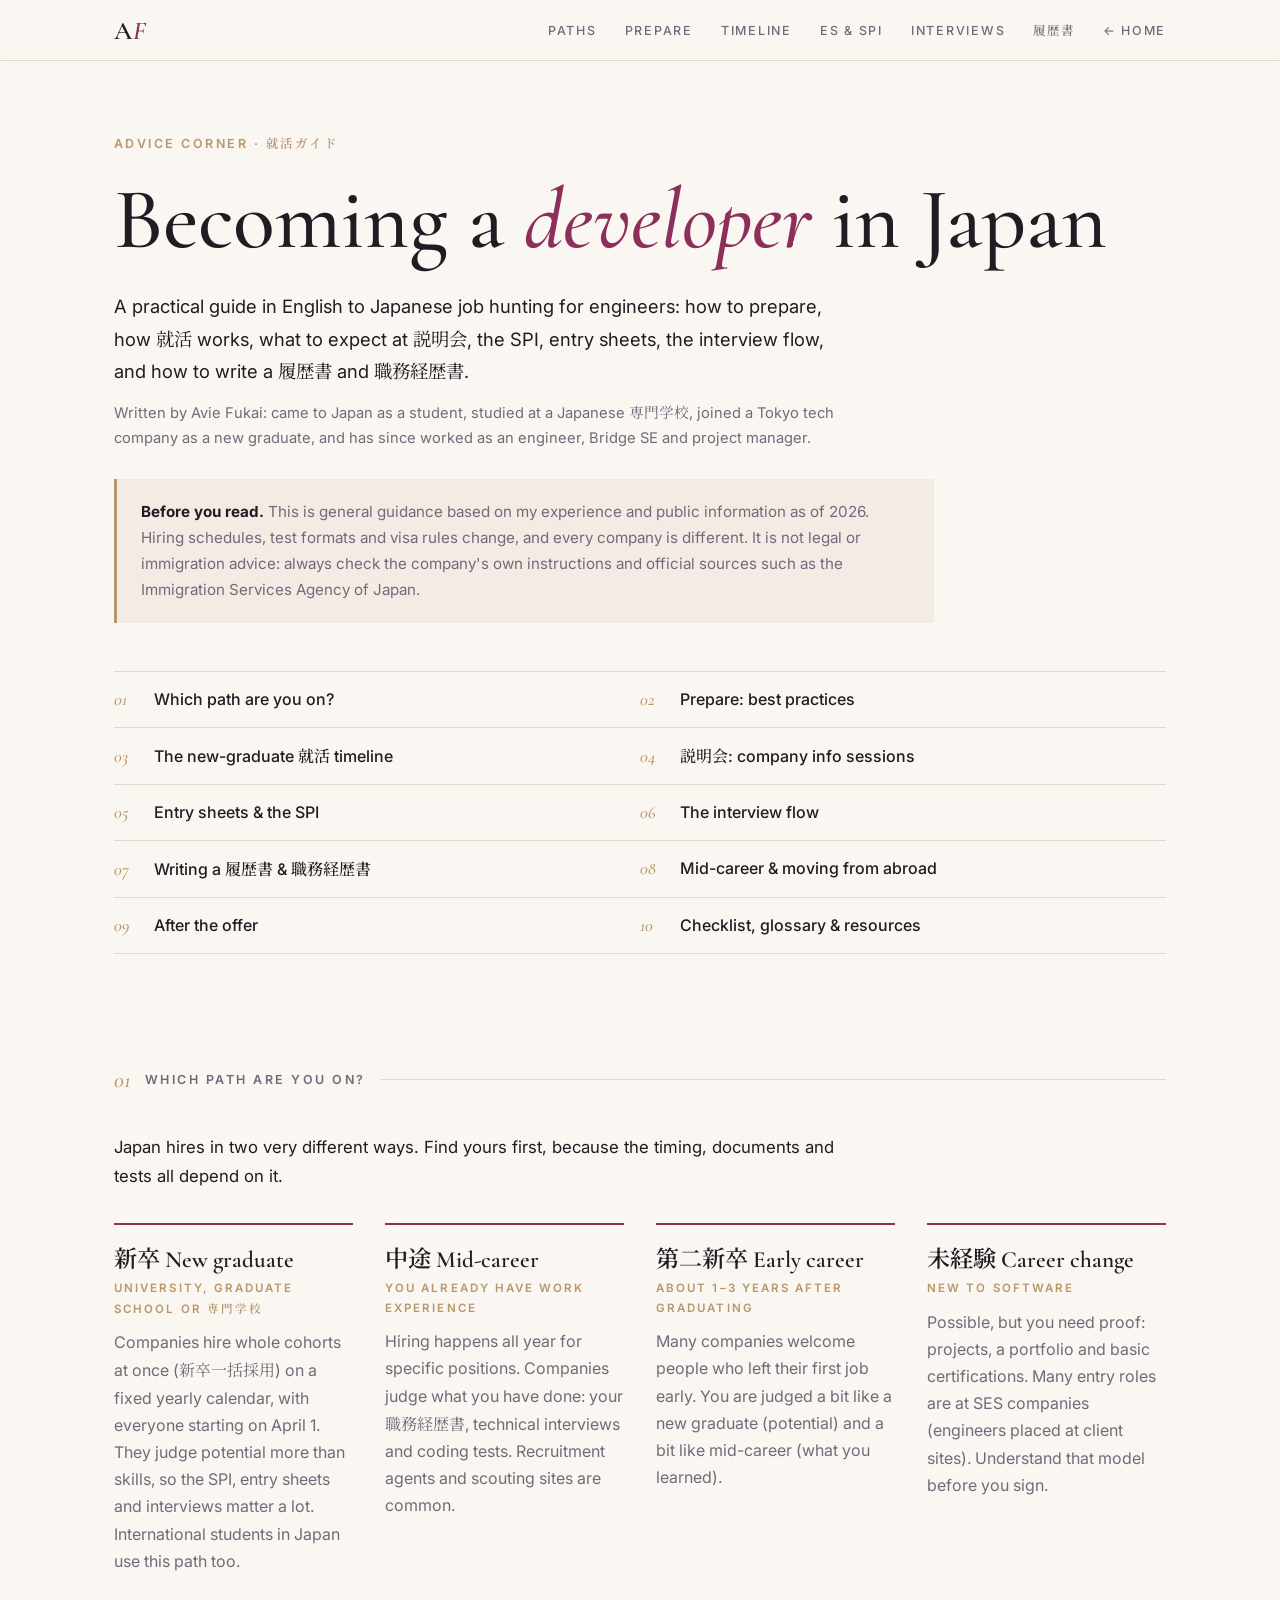
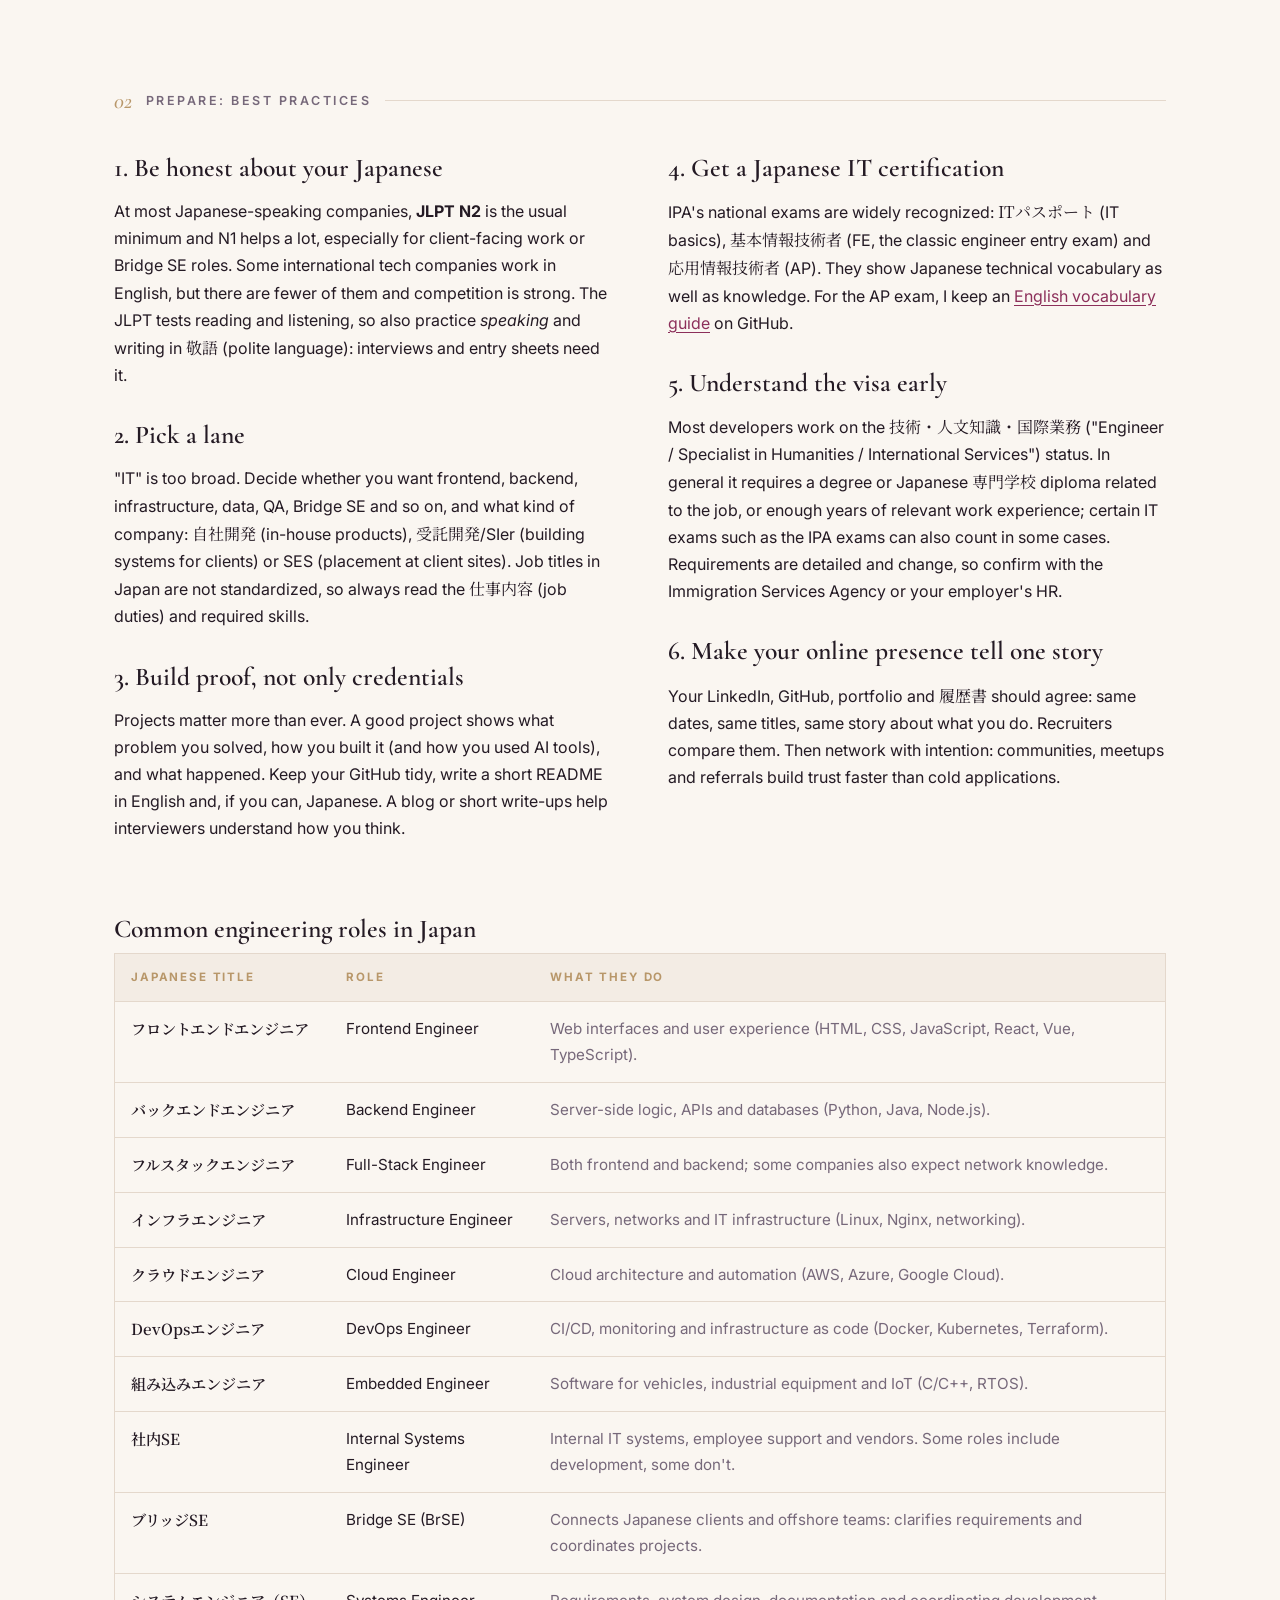
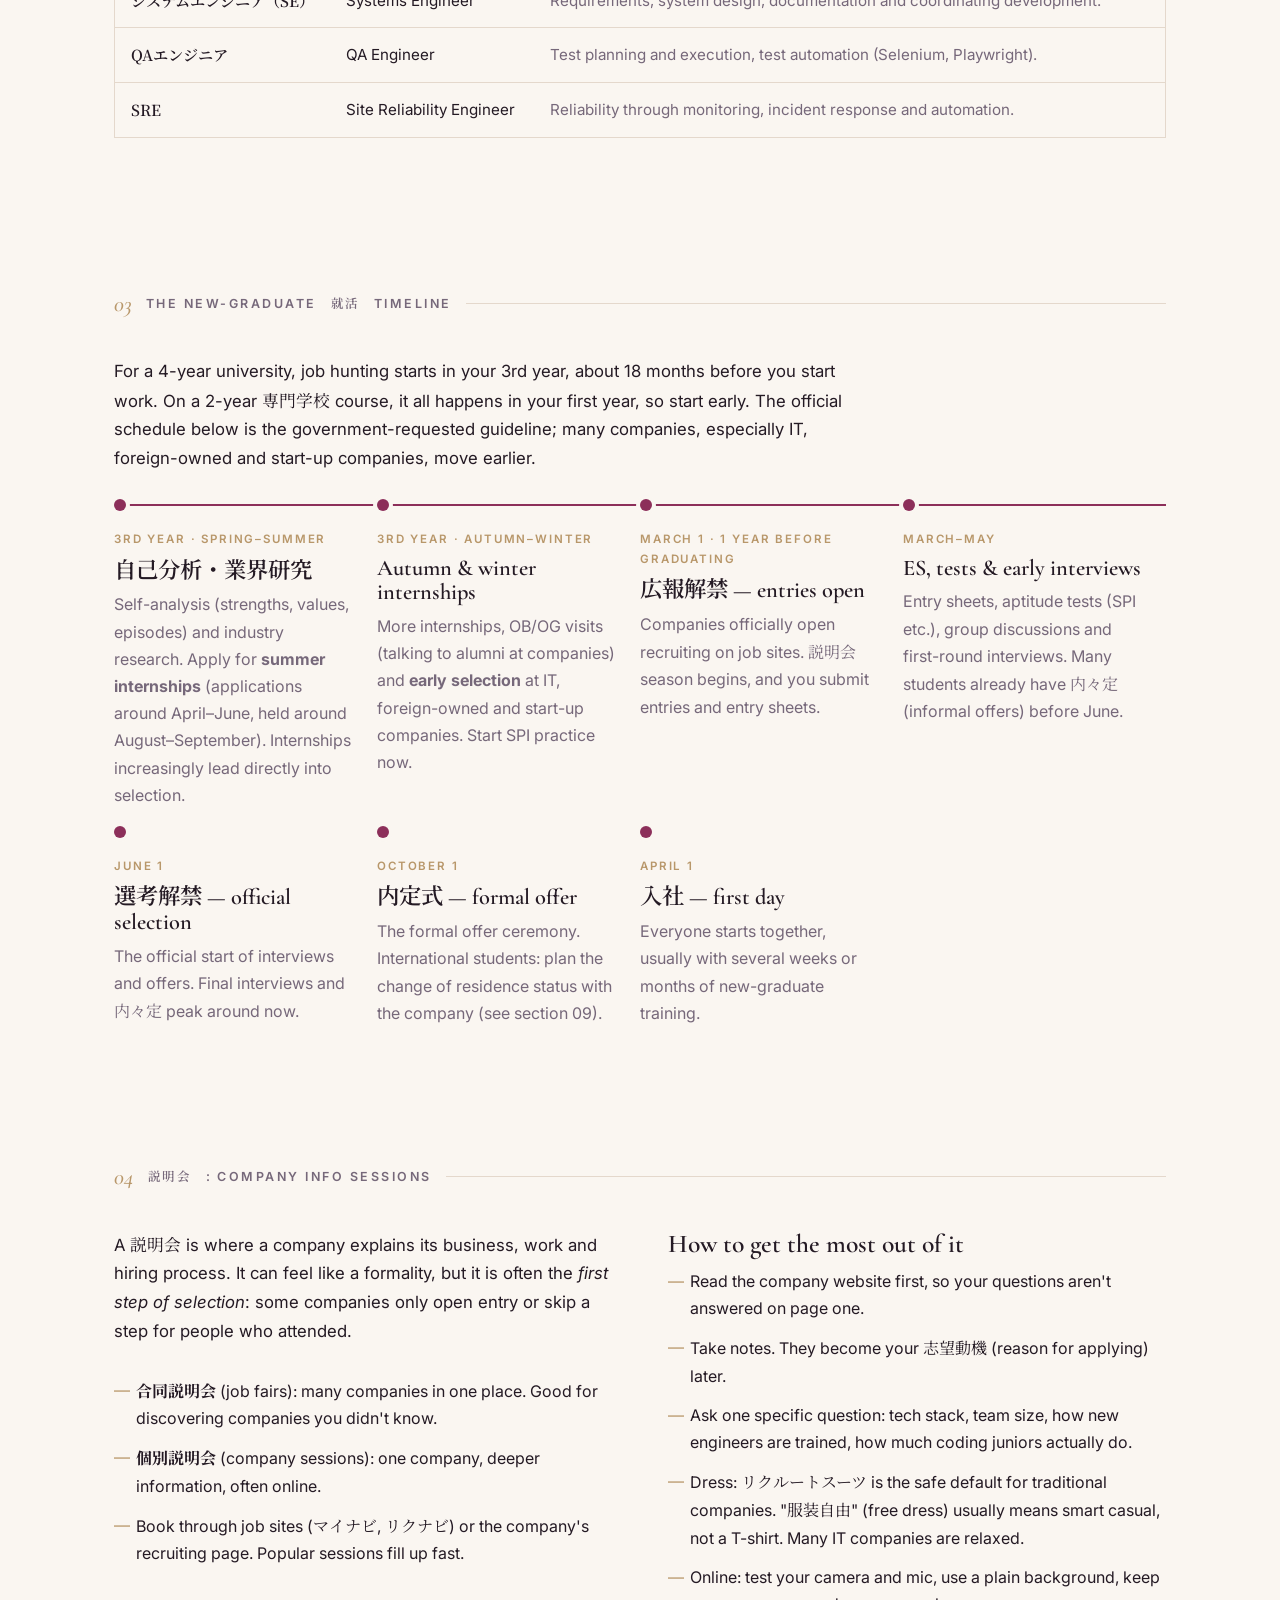
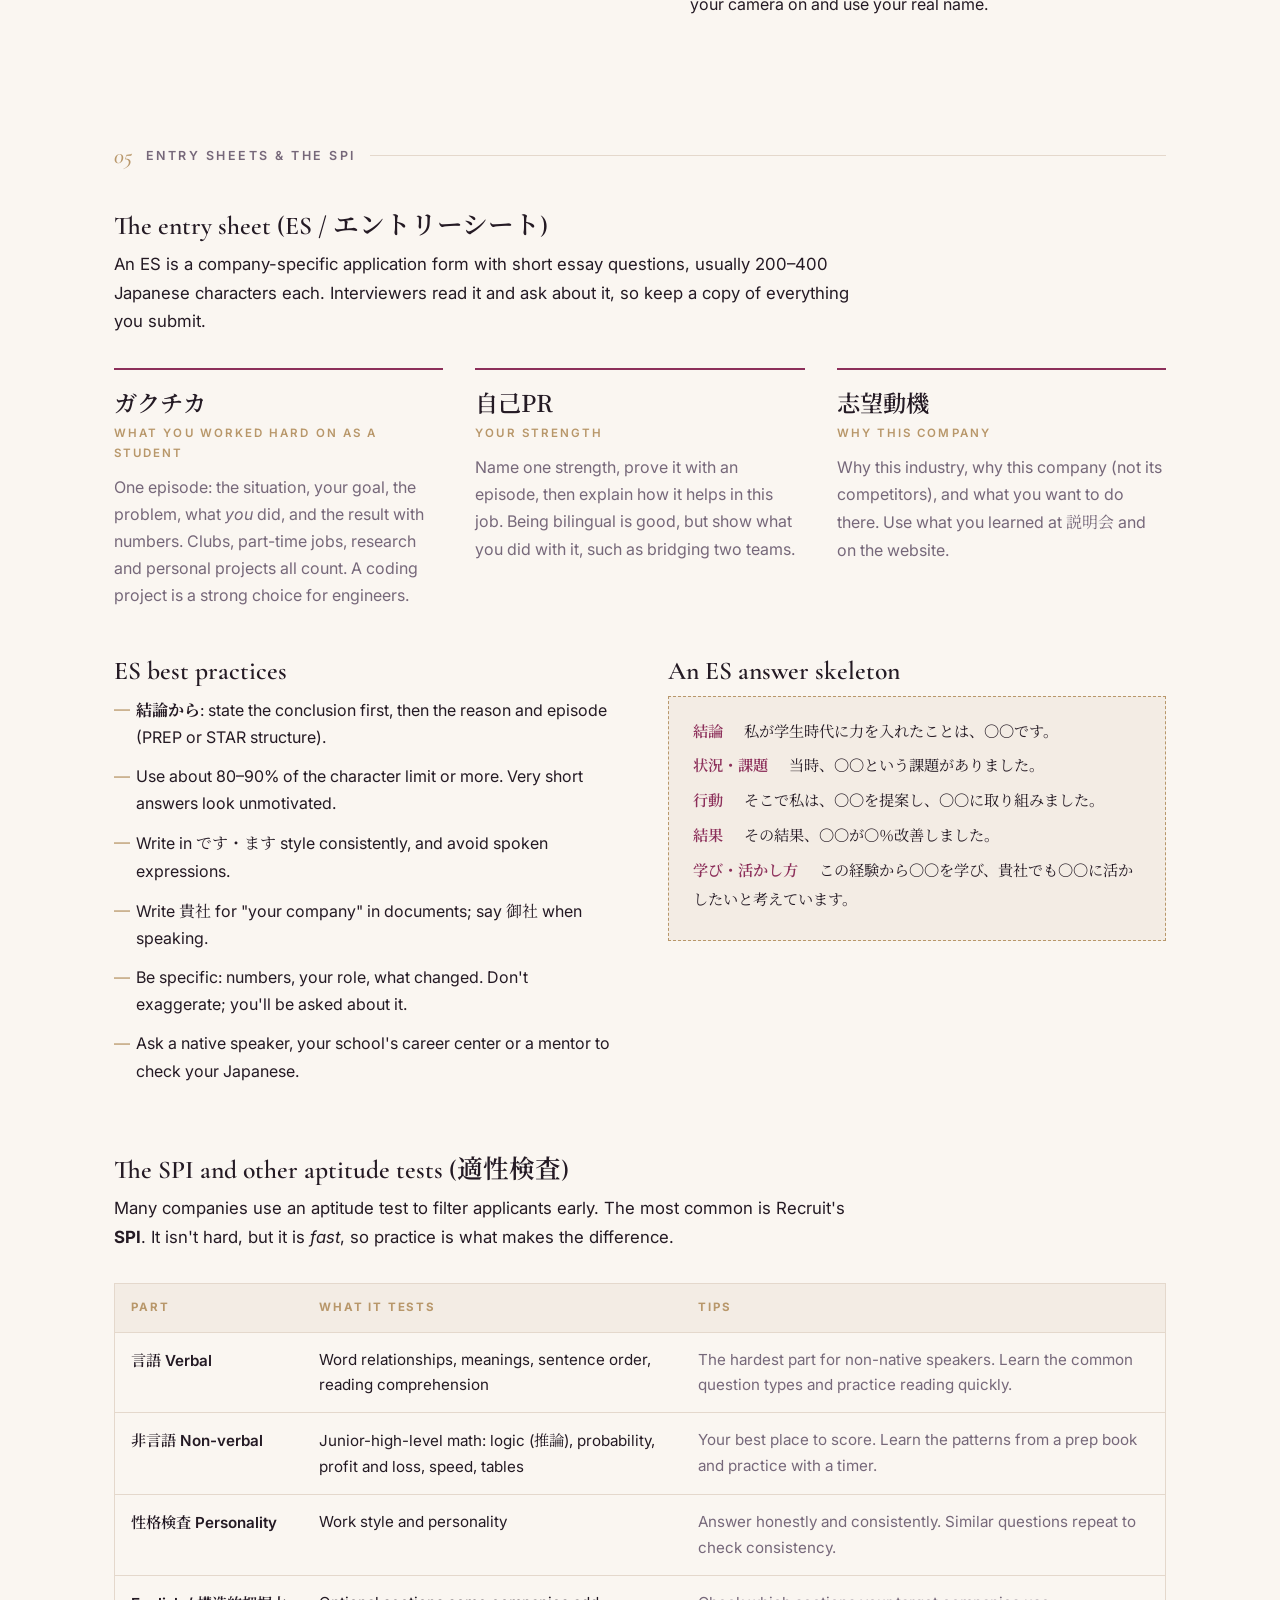
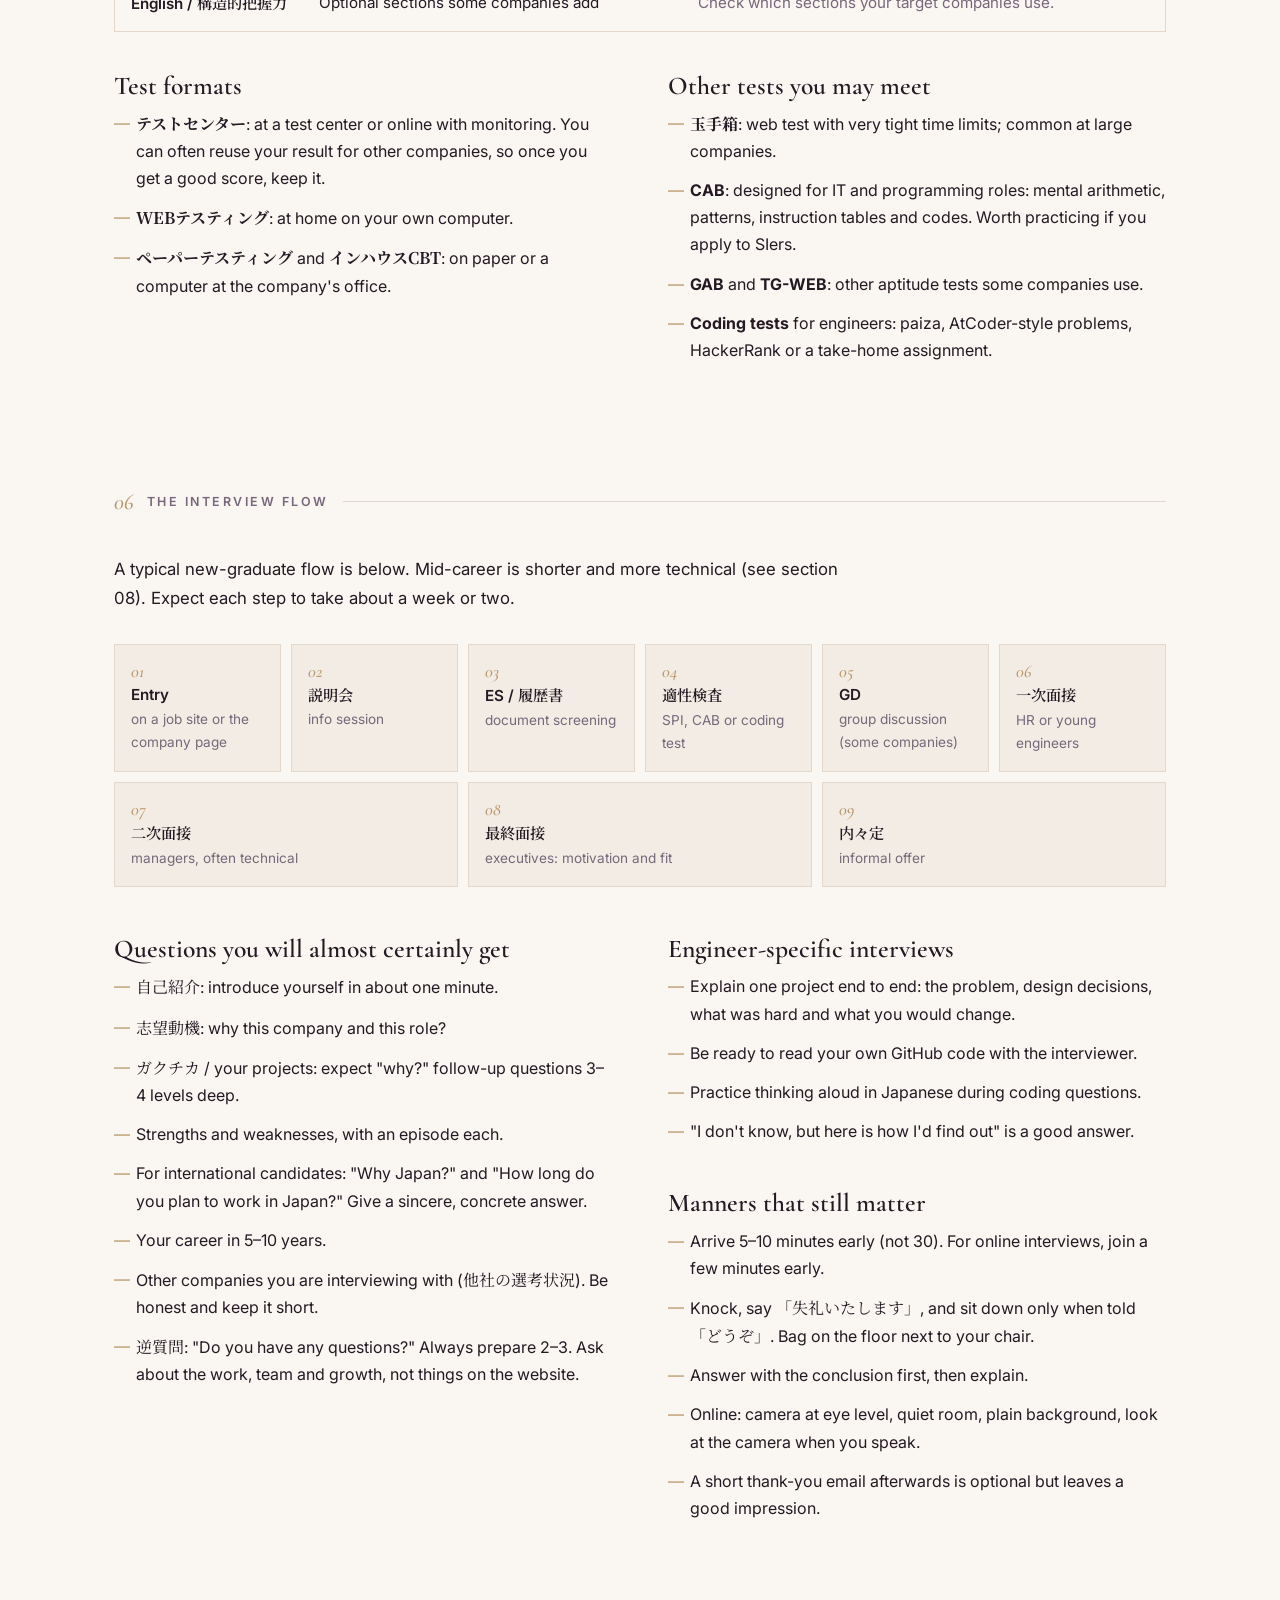
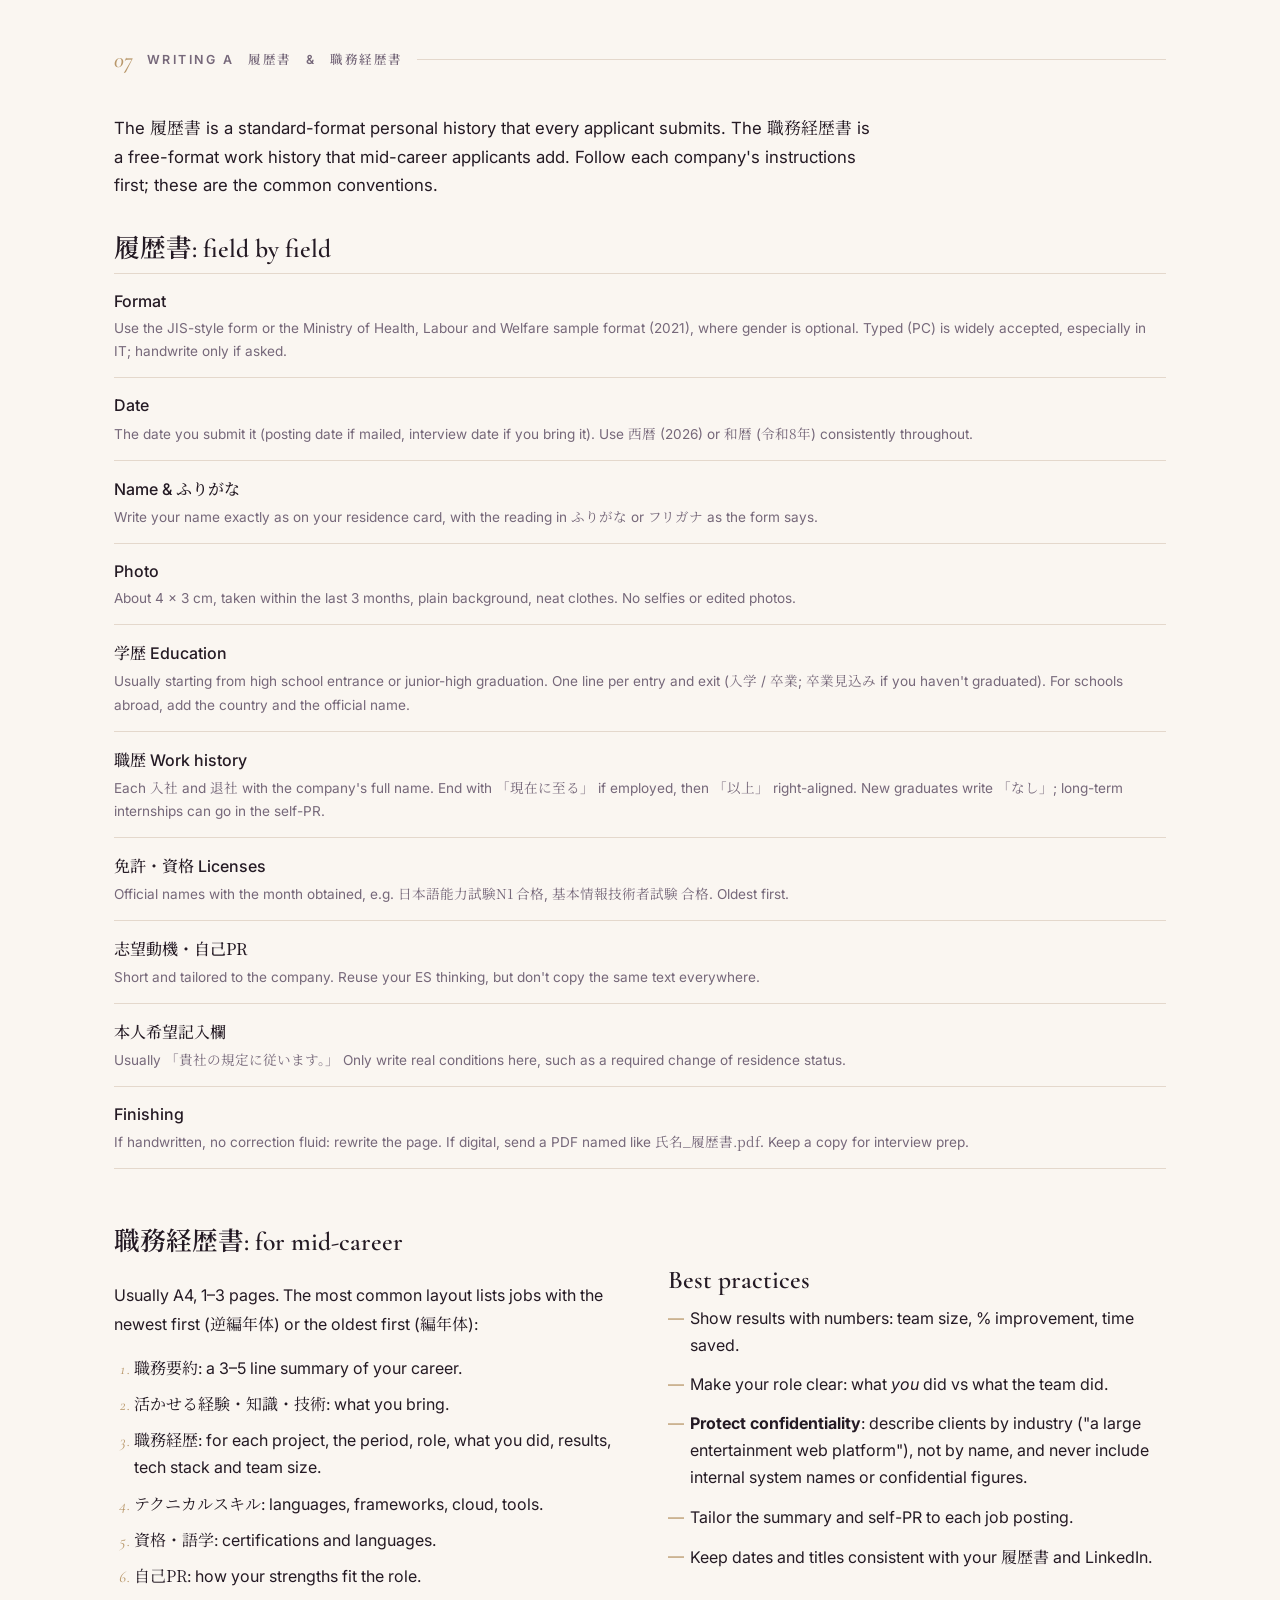
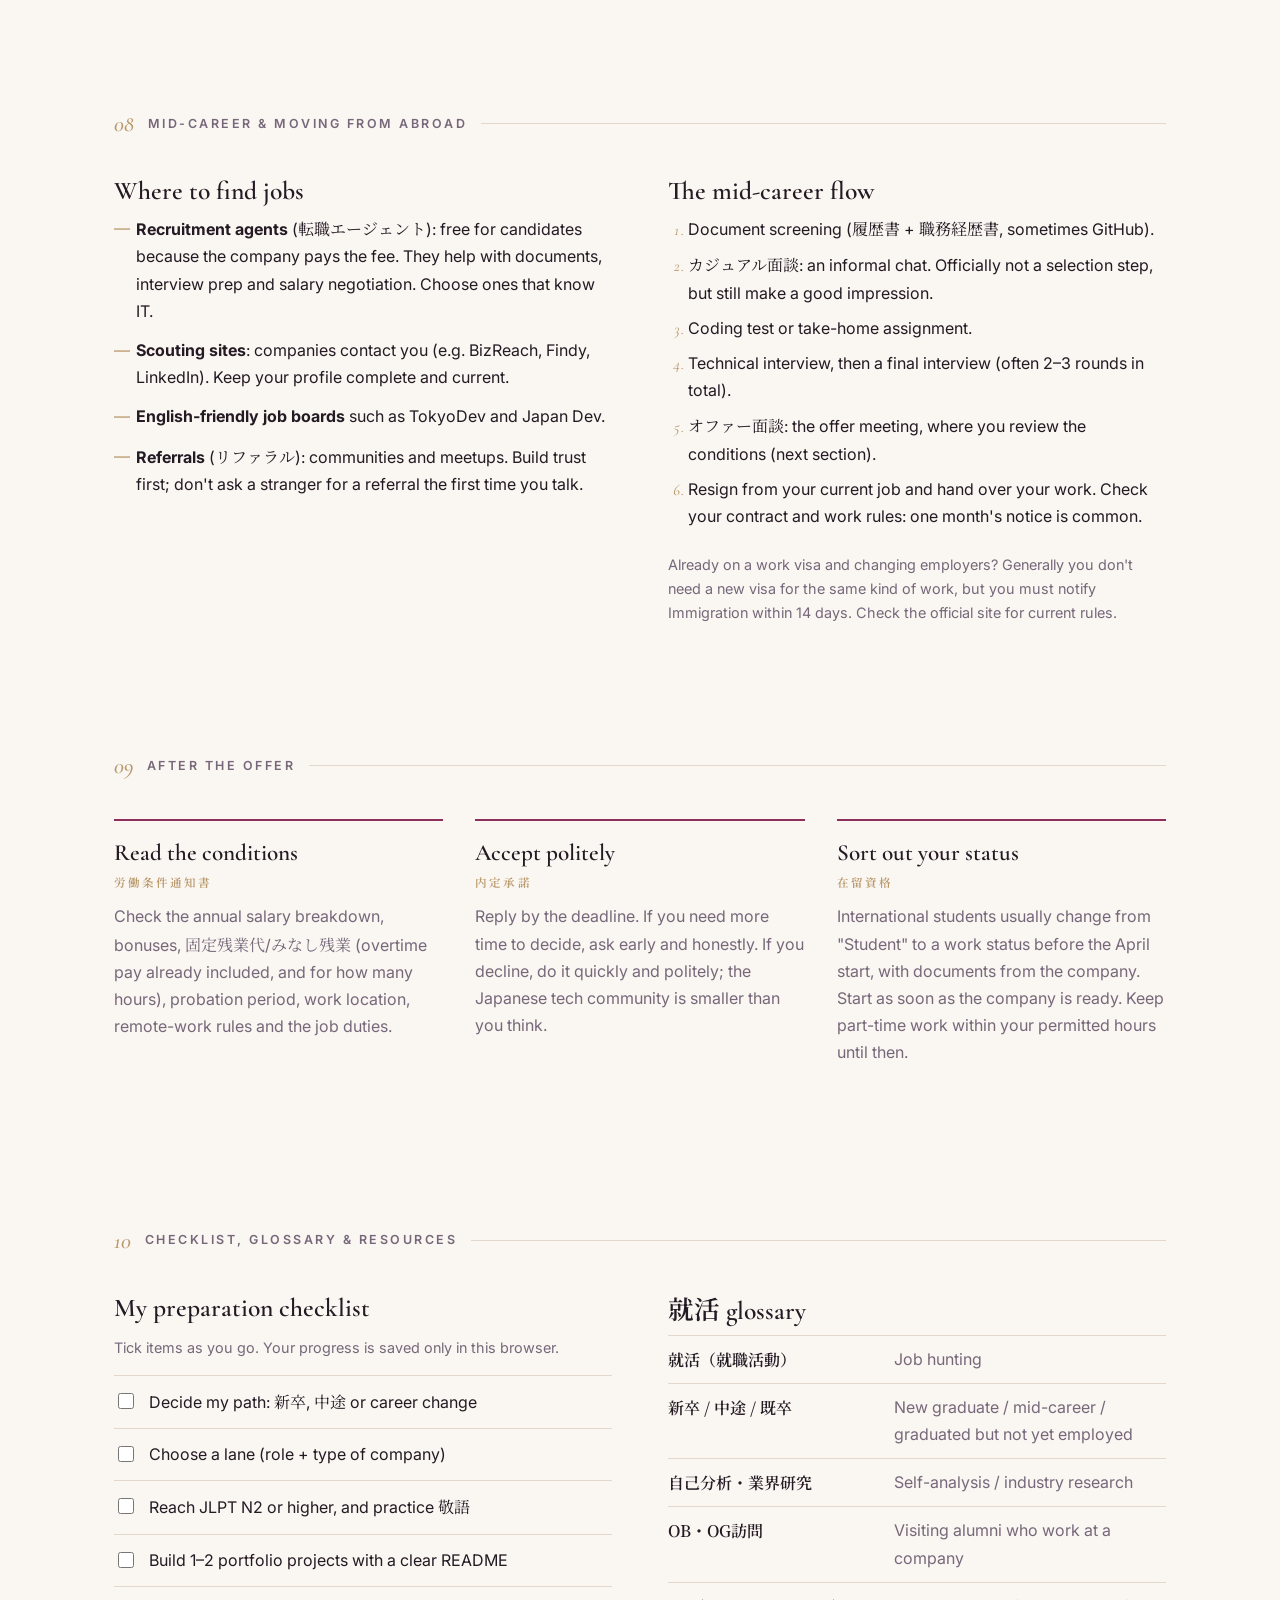
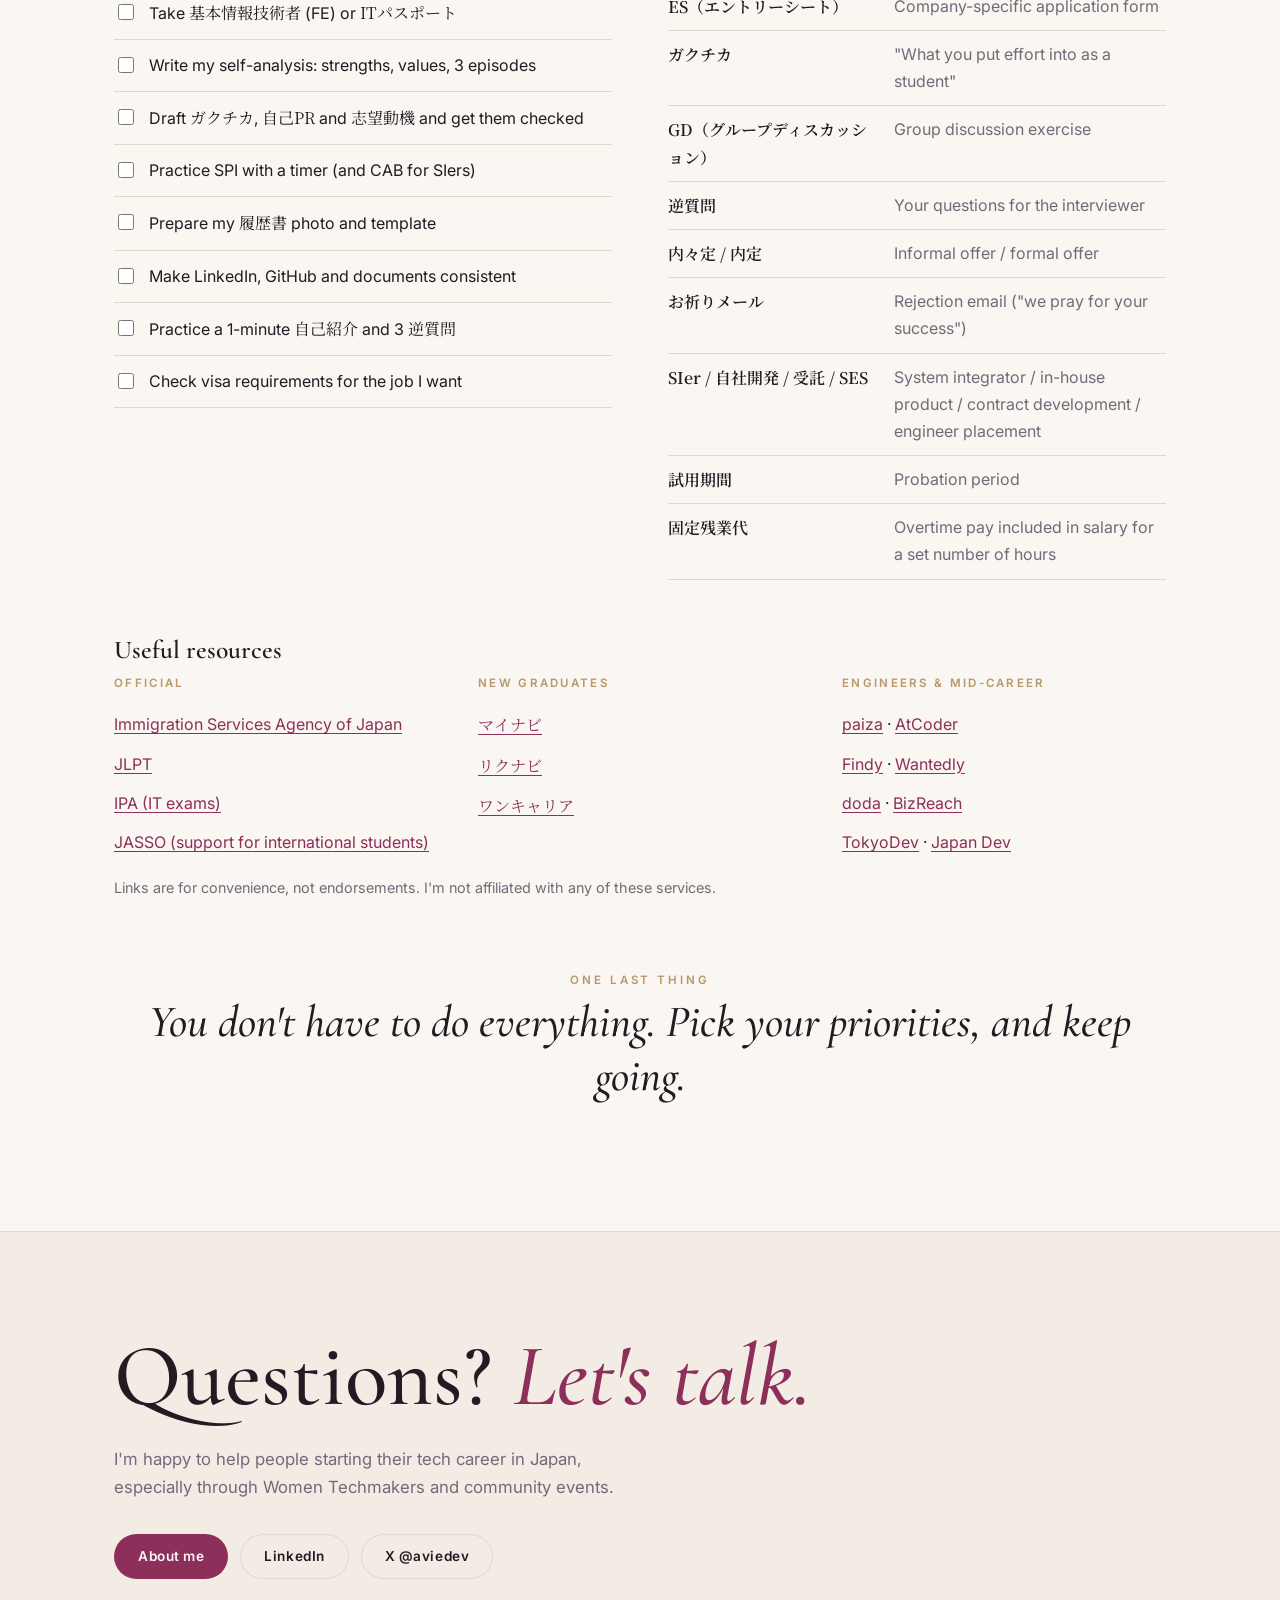
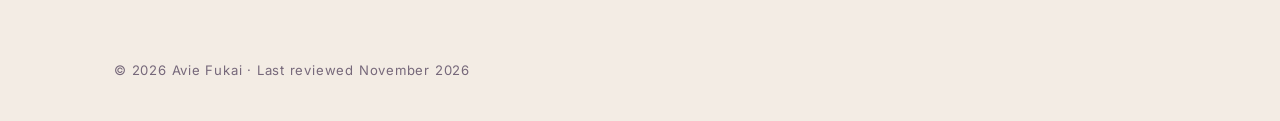
==== guide.html @ ba32c540 "Add an advice corner: becoming a developer in Japan" ====
<!doctype html>
<html lang="en">
<head>
  <meta charset="utf-8">
  <meta name="viewport" content="width=device-width, initial-scale=1">
  <title>Developer in Japan — Advice Corner</title>
  <meta name="description" content="A practical English guide to becoming a developer in Japan: preparation, 就活 timeline, 説明会, SPI, entry sheets, interviews and how to write a 履歴書 and 職務経歴書.">
  <meta property="og:title" content="Becoming a Developer in Japan — Avie's Advice Corner">
  <meta property="og:description" content="就活, 説明会, SPI, エントリーシート, interviews and 履歴書, explained in English.">
  <link rel="icon" href="data:image/svg+xml,<svg xmlns='http://www.w3.org/2000/svg' viewBox='0 0 100 100'><text y='.9em' font-size='90'>🌸</text></svg>">
  <link rel="preconnect" href="https://fonts.googleapis.com">
  <link rel="preconnect" href="https://fonts.gstatic.com" crossorigin>
  <link href="https://fonts.googleapis.com/css2?family=Cormorant+Garamond:ital,wght@0,500;0,600;1,500;1,600&family=Inter:wght@400;500;600&family=Noto+Serif+JP:wght@400;600&display=swap" rel="stylesheet">
  <link rel="stylesheet" href="styles.css">
</head>
<body class="guide">
  <nav class="nav">
    <div class="wrap nav-inner">
      <a class="monogram" href="index.html" aria-label="Back to Avie's home page">A<span>F</span></a>
      <ul class="nav-links">
        <li><a href="#paths">Paths</a></li>
        <li><a href="#prepare">Prepare</a></li>
        <li><a href="#timeline">Timeline</a></li>
        <li><a href="#tests">ES &amp; SPI</a></li>
        <li><a href="#interviews">Interviews</a></li>
        <li><a href="#documents"><span lang="ja">履歴書</span></a></li>
        <li><a href="index.html">← Home</a></li>
      </ul>
    </div>
  </nav>

  <header class="guide-hero">
    <div class="wrap">
      <p class="kicker">Advice corner · <span lang="ja">就活ガイド</span></p>
      <h1>Becoming a <em>developer</em> in Japan</h1>
      <p class="lede">
        A practical guide in English to Japanese job hunting for engineers: how to prepare,
        how <span lang="ja">就活</span> works, what to expect at <span lang="ja">説明会</span>,
        the SPI, entry sheets, the interview flow, and how to write a <span lang="ja">履歴書</span>
        and <span lang="ja">職務経歴書</span>.
      </p>
      <p class="meta">
        Written by Avie Fukai: came to Japan as a student, studied at a Japanese
        <span lang="ja">専門学校</span>, joined a Tokyo tech company as a new graduate, and has since worked as
        an engineer, Bridge SE and project manager.
      </p>
      <aside class="callout">
        <strong>Before you read.</strong> This is general guidance based on my experience and public
        information as of 2026. Hiring schedules, test formats and visa rules change, and every company is
        different. It is not legal or immigration advice: always check the company's own instructions and
        official sources such as the Immigration Services Agency of Japan.
      </aside>

      <ol class="toc">
        <li><a href="#paths"><span>01</span> Which path are you on?</a></li>
        <li><a href="#prepare"><span>02</span> Prepare: best practices</a></li>
        <li><a href="#timeline"><span>03</span> The new-graduate <span lang="ja">就活</span> timeline</a></li>
        <li><a href="#setsumeikai"><span>04</span> <span lang="ja">説明会</span>: company info sessions</a></li>
        <li><a href="#tests"><span>05</span> Entry sheets &amp; the SPI</a></li>
        <li><a href="#interviews"><span>06</span> The interview flow</a></li>
        <li><a href="#documents"><span>07</span> Writing a <span lang="ja">履歴書</span> &amp; <span lang="ja">職務経歴書</span></a></li>
        <li><a href="#midcareer"><span>08</span> Mid-career &amp; moving from abroad</a></li>
        <li><a href="#offer"><span>09</span> After the offer</a></li>
        <li><a href="#checklist"><span>10</span> Checklist, glossary &amp; resources</a></li>
      </ol>
    </div>
  </header>

  <main>
    <!-- 01 -->
    <section id="paths" class="wrap section">
      <p class="label"><span>01</span> Which path are you on?</p>
      <p class="intro">Japan hires in two very different ways. Find yours first, because the timing, documents and tests all depend on it.</p>
      <div class="community">
        <article>
          <h3><span lang="ja">新卒</span> New graduate</h3>
          <p class="when">University, graduate school or <span lang="ja">専門学校</span></p>
          <p>Companies hire whole cohorts at once (<span lang="ja">新卒一括採用</span>) on a fixed yearly calendar, with everyone starting on April 1. They judge potential more than skills, so the SPI, entry sheets and interviews matter a lot. International students in Japan use this path too.</p>
        </article>
        <article>
          <h3><span lang="ja">中途</span> Mid-career</h3>
          <p class="when">You already have work experience</p>
          <p>Hiring happens all year for specific positions. Companies judge what you have done: your <span lang="ja">職務経歴書</span>, technical interviews and coding tests. Recruitment agents and scouting sites are common.</p>
        </article>
        <article>
          <h3><span lang="ja">第二新卒</span> Early career</h3>
          <p class="when">About 1–3 years after graduating</p>
          <p>Many companies welcome people who left their first job early. You are judged a bit like a new graduate (potential) and a bit like mid-career (what you learned).</p>
        </article>
        <article>
          <h3><span lang="ja">未経験</span> Career change</h3>
          <p class="when">New to software</p>
          <p>Possible, but you need proof: projects, a portfolio and basic certifications. Many entry roles are at SES companies (engineers placed at client sites). Understand that model before you sign.</p>
        </article>
      </div>
    </section>

    <!-- 02 -->
    <section id="prepare" class="wrap section">
      <p class="label"><span>02</span> Prepare: best practices</p>

      <div class="two">
        <div>
          <h3 class="h">1. Be honest about your Japanese</h3>
          <p>At most Japanese-speaking companies, <strong>JLPT N2</strong> is the usual minimum and N1 helps a lot, especially for client-facing work or Bridge SE roles. Some international tech companies work in English, but there are fewer of them and competition is strong. The JLPT tests reading and listening, so also practice <em>speaking</em> and writing in <span lang="ja">敬語</span> (polite language): interviews and entry sheets need it.</p>

          <h3 class="h">2. Pick a lane</h3>
          <p>"IT" is too broad. Decide whether you want frontend, backend, infrastructure, data, QA, Bridge SE and so on, and what kind of company: <span lang="ja">自社開発</span> (in-house products), <span lang="ja">受託開発</span>/SIer (building systems for clients) or SES (placement at client sites). Job titles in Japan are not standardized, so always read the <span lang="ja">仕事内容</span> (job duties) and required skills.</p>

          <h3 class="h">3. Build proof, not only credentials</h3>
          <p>Projects matter more than ever. A good project shows what problem you solved, how you built it (and how you used AI tools), and what happened. Keep your GitHub tidy, write a short README in English and, if you can, Japanese. A blog or short write-ups help interviewers understand how you think.</p>
        </div>
        <div>
          <h3 class="h">4. Get a Japanese IT certification</h3>
          <p>IPA's national exams are widely recognized: <span lang="ja">ITパスポート</span> (IT basics), <span lang="ja">基本情報技術者</span> (FE, the classic engineer entry exam) and <span lang="ja">応用情報技術者</span> (AP). They show Japanese technical vocabulary as well as knowledge. For the AP exam, I keep an <a href="https://github.com/avie-dev/ap-exam-vocabulary-guide" target="_blank" rel="noopener">English vocabulary guide</a> on GitHub.</p>

          <h3 class="h">5. Understand the visa early</h3>
          <p>Most developers work on the <span lang="ja">技術・人文知識・国際業務</span> ("Engineer / Specialist in Humanities / International Services") status. In general it requires a degree or Japanese <span lang="ja">専門学校</span> diploma related to the job, or enough years of relevant work experience; certain IT exams such as the IPA exams can also count in some cases. Requirements are detailed and change, so confirm with the Immigration Services Agency or your employer's HR.</p>

          <h3 class="h">6. Make your online presence tell one story</h3>
          <p>Your LinkedIn, GitHub, portfolio and <span lang="ja">履歴書</span> should agree: same dates, same titles, same story about what you do. Recruiters compare them. Then network with intention: communities, meetups and referrals build trust faster than cold applications.</p>
        </div>
      </div>

      <h3 class="h top">Common engineering roles in Japan</h3>
      <div class="tablewrap">
        <table>
          <thead><tr><th>Japanese title</th><th>Role</th><th>What they do</th></tr></thead>
          <tbody>
            <tr><td lang="ja">フロントエンドエンジニア</td><td>Frontend Engineer</td><td>Web interfaces and user experience (HTML, CSS, JavaScript, React, Vue, TypeScript).</td></tr>
            <tr><td lang="ja">バックエンドエンジニア</td><td>Backend Engineer</td><td>Server-side logic, APIs and databases (Python, Java, Node.js).</td></tr>
            <tr><td lang="ja">フルスタックエンジニア</td><td>Full-Stack Engineer</td><td>Both frontend and backend; some companies also expect network knowledge.</td></tr>
            <tr><td lang="ja">インフラエンジニア</td><td>Infrastructure Engineer</td><td>Servers, networks and IT infrastructure (Linux, Nginx, networking).</td></tr>
            <tr><td lang="ja">クラウドエンジニア</td><td>Cloud Engineer</td><td>Cloud architecture and automation (AWS, Azure, Google Cloud).</td></tr>
            <tr><td lang="ja">DevOpsエンジニア</td><td>DevOps Engineer</td><td>CI/CD, monitoring and infrastructure as code (Docker, Kubernetes, Terraform).</td></tr>
            <tr><td lang="ja">組み込みエンジニア</td><td>Embedded Engineer</td><td>Software for vehicles, industrial equipment and IoT (C/C++, RTOS).</td></tr>
            <tr><td lang="ja">社内SE</td><td>Internal Systems Engineer</td><td>Internal IT systems, employee support and vendors. Some roles include development, some don't.</td></tr>
            <tr><td lang="ja">ブリッジSE</td><td>Bridge SE (BrSE)</td><td>Connects Japanese clients and offshore teams: clarifies requirements and coordinates projects.</td></tr>
            <tr><td lang="ja">システムエンジニア（SE）</td><td>Systems Engineer</td><td>Requirements, system design, documentation and coordinating development.</td></tr>
            <tr><td lang="ja">QAエンジニア</td><td>QA Engineer</td><td>Test planning and execution, test automation (Selenium, Playwright).</td></tr>
            <tr><td lang="ja">SRE</td><td>Site Reliability Engineer</td><td>Reliability through monitoring, incident response and automation.</td></tr>
          </tbody>
        </table>
      </div>
    </section>

    <!-- 03 -->
    <section id="timeline" class="wrap section">
      <p class="label"><span>03</span> The new-graduate <span lang="ja">就活</span> timeline</p>
      <p class="intro">For a 4-year university, job hunting starts in your 3rd year, about 18 months before you start work. On a 2-year <span lang="ja">専門学校</span> course, it all happens in your first year, so start early. The official schedule below is the government-requested guideline; many companies, especially IT, foreign-owned and start-up companies, move earlier.</p>
      <ol class="steps">
        <li>
          <p class="when">3rd year · spring–summer</p>
          <h3><span lang="ja">自己分析・業界研究</span></h3>
          <p>Self-analysis (strengths, values, episodes) and industry research. Apply for <strong>summer internships</strong> (applications around April–June, held around August–September). Internships increasingly lead directly into selection.</p>
        </li>
        <li>
          <p class="when">3rd year · autumn–winter</p>
          <h3>Autumn &amp; winter internships</h3>
          <p>More internships, OB/OG visits (talking to alumni at companies) and <strong>early selection</strong> at IT, foreign-owned and start-up companies. Start SPI practice now.</p>
        </li>
        <li>
          <p class="when">March 1 · 1 year before graduating</p>
          <h3><span lang="ja">広報解禁</span> — entries open</h3>
          <p>Companies officially open recruiting on job sites. <span lang="ja">説明会</span> season begins, and you submit entries and entry sheets.</p>
        </li>
        <li>
          <p class="when">March–May</p>
          <h3>ES, tests &amp; early interviews</h3>
          <p>Entry sheets, aptitude tests (SPI etc.), group discussions and first-round interviews. Many students already have <span lang="ja">内々定</span> (informal offers) before June.</p>
        </li>
        <li>
          <p class="when">June 1</p>
          <h3><span lang="ja">選考解禁</span> — official selection</h3>
          <p>The official start of interviews and offers. Final interviews and <span lang="ja">内々定</span> peak around now.</p>
        </li>
        <li>
          <p class="when">October 1</p>
          <h3><span lang="ja">内定式</span> — formal offer</h3>
          <p>The formal offer ceremony. International students: plan the change of residence status with the company (see section 09).</p>
        </li>
        <li>
          <p class="when">April 1</p>
          <h3><span lang="ja">入社</span> — first day</h3>
          <p>Everyone starts together, usually with several weeks or months of new-graduate training.</p>
        </li>
      </ol>
    </section>

    <!-- 04 -->
    <section id="setsumeikai" class="wrap section">
      <p class="label"><span>04</span> <span lang="ja">説明会</span>: company info sessions</p>
      <div class="two">
        <div>
          <p class="intro">A <span lang="ja">説明会</span> is where a company explains its business, work and hiring process. It can feel like a formality, but it is often the <em>first step of selection</em>: some companies only open entry or skip a step for people who attended.</p>
          <ul class="ticks">
            <li><strong><span lang="ja">合同説明会</span></strong> (job fairs): many companies in one place. Good for discovering companies you didn't know.</li>
            <li><strong><span lang="ja">個別説明会</span></strong> (company sessions): one company, deeper information, often online.</li>
            <li>Book through job sites (<span lang="ja">マイナビ</span>, <span lang="ja">リクナビ</span>) or the company's recruiting page. Popular sessions fill up fast.</li>
          </ul>
        </div>
        <div>
          <h3 class="h">How to get the most out of it</h3>
          <ul class="ticks">
            <li>Read the company website first, so your questions aren't answered on page one.</li>
            <li>Take notes. They become your <span lang="ja">志望動機</span> (reason for applying) later.</li>
            <li>Ask one specific question: tech stack, team size, how new engineers are trained, how much coding juniors actually do.</li>
            <li>Dress: <span lang="ja">リクルートスーツ</span> is the safe default for traditional companies. "<span lang="ja">服装自由</span>" (free dress) usually means smart casual, not a T-shirt. Many IT companies are relaxed.</li>
            <li>Online: test your camera and mic, use a plain background, keep your camera on and use your real name.</li>
          </ul>
        </div>
      </div>
    </section>

    <!-- 05 -->
    <section id="tests" class="wrap section">
      <p class="label"><span>05</span> Entry sheets &amp; the SPI</p>

      <h3 class="h">The entry sheet (ES / <span lang="ja">エントリーシート</span>)</h3>
      <p class="intro">An ES is a company-specific application form with short essay questions, usually 200–400 Japanese characters each. Interviewers read it and ask about it, so keep a copy of everything you submit.</p>
      <div class="community three">
        <article>
          <h3><span lang="ja">ガクチカ</span></h3>
          <p class="when">What you worked hard on as a student</p>
          <p>One episode: the situation, your goal, the problem, what <em>you</em> did, and the result with numbers. Clubs, part-time jobs, research and personal projects all count. A coding project is a strong choice for engineers.</p>
        </article>
        <article>
          <h3><span lang="ja">自己PR</span></h3>
          <p class="when">Your strength</p>
          <p>Name one strength, prove it with an episode, then explain how it helps in this job. Being bilingual is good, but show what you did with it, such as bridging two teams.</p>
        </article>
        <article>
          <h3><span lang="ja">志望動機</span></h3>
          <p class="when">Why this company</p>
          <p>Why this industry, why this company (not its competitors), and what you want to do there. Use what you learned at <span lang="ja">説明会</span> and on the website.</p>
        </article>
      </div>
      <div class="two">
        <div>
          <h3 class="h">ES best practices</h3>
          <ul class="ticks">
            <li><strong><span lang="ja">結論から</span></strong>: state the conclusion first, then the reason and episode (PREP or STAR structure).</li>
            <li>Use about 80–90% of the character limit or more. Very short answers look unmotivated.</li>
            <li>Write in <span lang="ja">です・ます</span> style consistently, and avoid spoken expressions.</li>
            <li>Write <span lang="ja">貴社</span> for "your company" in documents; say <span lang="ja">御社</span> when speaking.</li>
            <li>Be specific: numbers, your role, what changed. Don't exaggerate; you'll be asked about it.</li>
            <li>Ask a native speaker, your school's career center or a mentor to check your Japanese.</li>
          </ul>
        </div>
        <div>
          <h3 class="h">An ES answer skeleton</h3>
          <div class="sample" lang="ja">
            <p><b>結論</b>　私が学生時代に力を入れたことは、〇〇です。</p>
            <p><b>状況・課題</b>　当時、〇〇という課題がありました。</p>
            <p><b>行動</b>　そこで私は、〇〇を提案し、〇〇に取り組みました。</p>
            <p><b>結果</b>　その結果、〇〇が〇％改善しました。</p>
            <p><b>学び・活かし方</b>　この経験から〇〇を学び、貴社でも〇〇に活かしたいと考えています。</p>
          </div>
        </div>
      </div>

      <h3 class="h top">The SPI and other aptitude tests (<span lang="ja">適性検査</span>)</h3>
      <p class="intro">Many companies use an aptitude test to filter applicants early. The most common is Recruit's <strong>SPI</strong>. It isn't hard, but it is <em>fast</em>, so practice is what makes the difference.</p>
      <div class="tablewrap">
        <table>
          <thead><tr><th>Part</th><th>What it tests</th><th>Tips</th></tr></thead>
          <tbody>
            <tr><td><span lang="ja">言語</span> Verbal</td><td>Word relationships, meanings, sentence order, reading comprehension</td><td>The hardest part for non-native speakers. Learn the common question types and practice reading quickly.</td></tr>
            <tr><td><span lang="ja">非言語</span> Non-verbal</td><td>Junior-high-level math: logic (<span lang="ja">推論</span>), probability, profit and loss, speed, tables</td><td>Your best place to score. Learn the patterns from a prep book and practice with a timer.</td></tr>
            <tr><td><span lang="ja">性格検査</span> Personality</td><td>Work style and personality</td><td>Answer honestly and consistently. Similar questions repeat to check consistency.</td></tr>
            <tr><td>English / <span lang="ja">構造的把握力</span></td><td>Optional sections some companies add</td><td>Check which sections your target companies use.</td></tr>
          </tbody>
        </table>
      </div>
      <div class="two">
        <div>
          <h3 class="h">Test formats</h3>
          <ul class="ticks">
            <li><strong><span lang="ja">テストセンター</span></strong>: at a test center or online with monitoring. You can often reuse your result for other companies, so once you get a good score, keep it.</li>
            <li><strong><span lang="ja">WEBテスティング</span></strong>: at home on your own computer.</li>
            <li><strong><span lang="ja">ペーパーテスティング</span></strong> and <strong><span lang="ja">インハウスCBT</span></strong>: on paper or a computer at the company's office.</li>
          </ul>
        </div>
        <div>
          <h3 class="h">Other tests you may meet</h3>
          <ul class="ticks">
            <li><strong><span lang="ja">玉手箱</span></strong>: web test with very tight time limits; common at large companies.</li>
            <li><strong>CAB</strong>: designed for IT and programming roles: mental arithmetic, patterns, instruction tables and codes. Worth practicing if you apply to SIers.</li>
            <li><strong>GAB</strong> and <strong>TG-WEB</strong>: other aptitude tests some companies use.</li>
            <li><strong>Coding tests</strong> for engineers: paiza, AtCoder-style problems, HackerRank or a take-home assignment.</li>
          </ul>
        </div>
      </div>
    </section>

    <!-- 06 -->
    <section id="interviews" class="wrap section">
      <p class="label"><span>06</span> The interview flow</p>
      <p class="intro">A typical new-graduate flow is below. Mid-career is shorter and more technical (see section 08). Expect each step to take about a week or two.</p>
      <ol class="flow">
        <li><span>Entry</span> on a job site or the company page</li>
        <li><span lang="ja">説明会</span> info session</li>
        <li><span>ES / <span lang="ja">履歴書</span></span> document screening</li>
        <li><span><span lang="ja">適性検査</span></span> SPI, CAB or coding test</li>
        <li><span>GD</span> group discussion (some companies)</li>
        <li><span><span lang="ja">一次面接</span></span> HR or young engineers</li>
        <li><span><span lang="ja">二次面接</span></span> managers, often technical</li>
        <li><span><span lang="ja">最終面接</span></span> executives: motivation and fit</li>
        <li><span><span lang="ja">内々定</span></span> informal offer</li>
      </ol>

      <div class="two">
        <div>
          <h3 class="h">Questions you will almost certainly get</h3>
          <ul class="ticks">
            <li><span lang="ja">自己紹介</span>: introduce yourself in about one minute.</li>
            <li><span lang="ja">志望動機</span>: why this company and this role?</li>
            <li><span lang="ja">ガクチカ</span> / your projects: expect "why?" follow-up questions 3–4 levels deep.</li>
            <li>Strengths and weaknesses, with an episode each.</li>
            <li>For international candidates: "Why Japan?" and "How long do you plan to work in Japan?" Give a sincere, concrete answer.</li>
            <li>Your career in 5–10 years.</li>
            <li>Other companies you are interviewing with (<span lang="ja">他社の選考状況</span>). Be honest and keep it short.</li>
            <li><span lang="ja">逆質問</span>: "Do you have any questions?" Always prepare 2–3. Ask about the work, team and growth, not things on the website.</li>
          </ul>
        </div>
        <div>
          <h3 class="h">Engineer-specific interviews</h3>
          <ul class="ticks">
            <li>Explain one project end to end: the problem, design decisions, what was hard and what you would change.</li>
            <li>Be ready to read your own GitHub code with the interviewer.</li>
            <li>Practice thinking aloud in Japanese during coding questions.</li>
            <li>"I don't know, but here is how I'd find out" is a good answer.</li>
          </ul>
          <h3 class="h">Manners that still matter</h3>
          <ul class="ticks">
            <li>Arrive 5–10 minutes early (not 30). For online interviews, join a few minutes early.</li>
            <li>Knock, say <span lang="ja">「失礼いたします」</span>, and sit down only when told <span lang="ja">「どうぞ」</span>. Bag on the floor next to your chair.</li>
            <li>Answer with the conclusion first, then explain.</li>
            <li>Online: camera at eye level, quiet room, plain background, look at the camera when you speak.</li>
            <li>A short thank-you email afterwards is optional but leaves a good impression.</li>
          </ul>
        </div>
      </div>
    </section>

    <!-- 07 -->
    <section id="documents" class="wrap section">
      <p class="label"><span>07</span> Writing a <span lang="ja">履歴書</span> &amp; <span lang="ja">職務経歴書</span></p>
      <p class="intro">The <span lang="ja">履歴書</span> is a standard-format personal history that every applicant submits. The <span lang="ja">職務経歴書</span> is a free-format work history that mid-career applicants add. Follow each company's instructions first; these are the common conventions.</p>

      <h3 class="h"><span lang="ja">履歴書</span>: field by field</h3>
      <ul class="rows doc">
        <li><span>Format<small>Use the JIS-style form or the Ministry of Health, Labour and Welfare sample format (2021), where gender is optional. Typed (PC) is widely accepted, especially in IT; handwrite only if asked.</small></span></li>
        <li><span>Date<small>The date you submit it (posting date if mailed, interview date if you bring it). Use <span lang="ja">西暦</span> (2026) or <span lang="ja">和暦</span> (<span lang="ja">令和8年</span>) consistently throughout.</small></span></li>
        <li><span>Name &amp; <span lang="ja">ふりがな</span><small>Write your name exactly as on your residence card, with the reading in <span lang="ja">ふりがな</span> or <span lang="ja">フリガナ</span> as the form says.</small></span></li>
        <li><span>Photo<small>About 4 × 3 cm, taken within the last 3 months, plain background, neat clothes. No selfies or edited photos.</small></span></li>
        <li><span><span lang="ja">学歴</span> Education<small>Usually starting from high school entrance or junior-high graduation. One line per entry and exit (<span lang="ja">入学</span> / <span lang="ja">卒業</span>; <span lang="ja">卒業見込み</span> if you haven't graduated). For schools abroad, add the country and the official name.</small></span></li>
        <li><span><span lang="ja">職歴</span> Work history<small>Each <span lang="ja">入社</span> and <span lang="ja">退社</span> with the company's full name. End with <span lang="ja">「現在に至る」</span> if employed, then <span lang="ja">「以上」</span> right-aligned. New graduates write <span lang="ja">「なし」</span>; long-term internships can go in the self-PR.</small></span></li>
        <li><span><span lang="ja">免許・資格</span> Licenses<small>Official names with the month obtained, e.g. <span lang="ja">日本語能力試験N1 合格</span>, <span lang="ja">基本情報技術者試験 合格</span>. Oldest first.</small></span></li>
        <li><span><span lang="ja">志望動機・自己PR</span><small>Short and tailored to the company. Reuse your ES thinking, but don't copy the same text everywhere.</small></span></li>
        <li><span><span lang="ja">本人希望記入欄</span><small>Usually <span lang="ja">「貴社の規定に従います。」</span> Only write real conditions here, such as a required change of residence status.</small></span></li>
        <li><span>Finishing<small>If handwritten, no correction fluid: rewrite the page. If digital, send a PDF named like <span lang="ja">氏名_履歴書.pdf</span>. Keep a copy for interview prep.</small></span></li>
      </ul>

      <h3 class="h top"><span lang="ja">職務経歴書</span>: for mid-career</h3>
      <div class="two">
        <div>
          <p>Usually A4, 1–3 pages. The most common layout lists jobs with the newest first (<span lang="ja">逆編年体</span>) or the oldest first (<span lang="ja">編年体</span>):</p>
          <ol class="numbered">
            <li><span lang="ja">職務要約</span>: a 3–5 line summary of your career.</li>
            <li><span lang="ja">活かせる経験・知識・技術</span>: what you bring.</li>
            <li><span lang="ja">職務経歴</span>: for each project, the period, role, what you did, results, tech stack and team size.</li>
            <li><span lang="ja">テクニカルスキル</span>: languages, frameworks, cloud, tools.</li>
            <li><span lang="ja">資格・語学</span>: certifications and languages.</li>
            <li><span lang="ja">自己PR</span>: how your strengths fit the role.</li>
          </ol>
        </div>
        <div>
          <h3 class="h">Best practices</h3>
          <ul class="ticks">
            <li>Show results with numbers: team size, % improvement, time saved.</li>
            <li>Make your role clear: what <em>you</em> did vs what the team did.</li>
            <li><strong>Protect confidentiality</strong>: describe clients by industry ("a large entertainment web platform"), not by name, and never include internal system names or confidential figures.</li>
            <li>Tailor the summary and self-PR to each job posting.</li>
            <li>Keep dates and titles consistent with your <span lang="ja">履歴書</span> and LinkedIn.</li>
          </ul>
        </div>
      </div>
    </section>

    <!-- 08 -->
    <section id="midcareer" class="wrap section">
      <p class="label"><span>08</span> Mid-career &amp; moving from abroad</p>
      <div class="two">
        <div>
          <h3 class="h">Where to find jobs</h3>
          <ul class="ticks">
            <li><strong>Recruitment agents</strong> (<span lang="ja">転職エージェント</span>): free for candidates because the company pays the fee. They help with documents, interview prep and salary negotiation. Choose ones that know IT.</li>
            <li><strong>Scouting sites</strong>: companies contact you (e.g. BizReach, Findy, LinkedIn). Keep your profile complete and current.</li>
            <li><strong>English-friendly job boards</strong> such as TokyoDev and Japan Dev.</li>
            <li><strong>Referrals</strong> (<span lang="ja">リファラル</span>): communities and meetups. Build trust first; don't ask a stranger for a referral the first time you talk.</li>
          </ul>
        </div>
        <div>
          <h3 class="h">The mid-career flow</h3>
          <ol class="numbered">
            <li>Document screening (<span lang="ja">履歴書</span> + <span lang="ja">職務経歴書</span>, sometimes GitHub).</li>
            <li><span lang="ja">カジュアル面談</span>: an informal chat. Officially not a selection step, but still make a good impression.</li>
            <li>Coding test or take-home assignment.</li>
            <li>Technical interview, then a final interview (often 2–3 rounds in total).</li>
            <li><span lang="ja">オファー面談</span>: the offer meeting, where you review the conditions (next section).</li>
            <li>Resign from your current job and hand over your work. Check your contract and work rules: one month's notice is common.</li>
          </ol>
          <p class="note">Already on a work visa and changing employers? Generally you don't need a new visa for the same kind of work, but you must notify Immigration within 14 days. Check the official site for current rules.</p>
        </div>
      </div>
    </section>

    <!-- 09 -->
    <section id="offer" class="wrap section">
      <p class="label"><span>09</span> After the offer</p>
      <div class="community three">
        <article>
          <h3>Read the conditions</h3>
          <p class="when"><span lang="ja">労働条件通知書</span></p>
          <p>Check the annual salary breakdown, bonuses, <span lang="ja">固定残業代</span>/<span lang="ja">みなし残業</span> (overtime pay already included, and for how many hours), probation period, work location, remote-work rules and the job duties.</p>
        </article>
        <article>
          <h3>Accept politely</h3>
          <p class="when"><span lang="ja">内定承諾</span></p>
          <p>Reply by the deadline. If you need more time to decide, ask early and honestly. If you decline, do it quickly and politely; the Japanese tech community is smaller than you think.</p>
        </article>
        <article>
          <h3>Sort out your status</h3>
          <p class="when"><span lang="ja">在留資格</span></p>
          <p>International students usually change from "Student" to a work status before the April start, with documents from the company. Start as soon as the company is ready. Keep part-time work within your permitted hours until then.</p>
        </article>
      </div>
    </section>

    <!-- 10 -->
    <section id="checklist" class="wrap section">
      <p class="label"><span>10</span> Checklist, glossary &amp; resources</p>
      <div class="two">
        <div>
          <h3 class="h">My preparation checklist</h3>
          <p class="note">Tick items as you go. Your progress is saved only in this browser.</p>
          <ul class="checks" id="checks">
            <li><label><input type="checkbox"> <span>Decide my path: <span lang="ja">新卒</span>, <span lang="ja">中途</span> or career change</span></label></li>
            <li><label><input type="checkbox"> <span>Choose a lane (role + type of company)</span></label></li>
            <li><label><input type="checkbox"> <span>Reach JLPT N2 or higher, and practice <span lang="ja">敬語</span></span></label></li>
            <li><label><input type="checkbox"> <span>Build 1–2 portfolio projects with a clear README</span></label></li>
            <li><label><input type="checkbox"> <span>Take <span lang="ja">基本情報技術者</span> (FE) or <span lang="ja">ITパスポート</span></span></label></li>
            <li><label><input type="checkbox"> <span>Write my self-analysis: strengths, values, 3 episodes</span></label></li>
            <li><label><input type="checkbox"> <span>Draft <span lang="ja">ガクチカ</span>, <span lang="ja">自己PR</span> and <span lang="ja">志望動機</span> and get them checked</span></label></li>
            <li><label><input type="checkbox"> <span>Practice SPI with a timer (and CAB for SIers)</span></label></li>
            <li><label><input type="checkbox"> <span>Prepare my <span lang="ja">履歴書</span> photo and template</span></label></li>
            <li><label><input type="checkbox"> <span>Make LinkedIn, GitHub and documents consistent</span></label></li>
            <li><label><input type="checkbox"> <span>Practice a 1-minute <span lang="ja">自己紹介</span> and 3 <span lang="ja">逆質問</span></span></label></li>
            <li><label><input type="checkbox"> <span>Check visa requirements for the job I want</span></label></li>
          </ul>
        </div>
        <div>
          <h3 class="h"><span lang="ja">就活</span> glossary</h3>
          <dl class="glossary">
            <div><dt lang="ja">就活（就職活動）</dt><dd>Job hunting</dd></div>
            <div><dt lang="ja">新卒 / 中途 / 既卒</dt><dd>New graduate / mid-career / graduated but not yet employed</dd></div>
            <div><dt lang="ja">自己分析・業界研究</dt><dd>Self-analysis / industry research</dd></div>
            <div><dt lang="ja">OB・OG訪問</dt><dd>Visiting alumni who work at a company</dd></div>
            <div><dt lang="ja">ES（エントリーシート）</dt><dd>Company-specific application form</dd></div>
            <div><dt lang="ja">ガクチカ</dt><dd>"What you put effort into as a student"</dd></div>
            <div><dt lang="ja">GD（グループディスカッション）</dt><dd>Group discussion exercise</dd></div>
            <div><dt lang="ja">逆質問</dt><dd>Your questions for the interviewer</dd></div>
            <div><dt lang="ja">内々定 / 内定</dt><dd>Informal offer / formal offer</dd></div>
            <div><dt lang="ja">お祈りメール</dt><dd>Rejection email ("we pray for your success")</dd></div>
            <div><dt lang="ja">SIer / 自社開発 / 受託 / SES</dt><dd>System integrator / in-house product / contract development / engineer placement</dd></div>
            <div><dt lang="ja">試用期間</dt><dd>Probation period</dd></div>
            <div><dt lang="ja">固定残業代</dt><dd>Overtime pay included in salary for a set number of hours</dd></div>
          </dl>
        </div>
      </div>

      <h3 class="h top">Useful resources</h3>
      <div class="resources">
        <div>
          <h4 class="group">Official</h4>
          <ul>
            <li><a href="https://www.moj.go.jp/isa/" target="_blank" rel="noopener">Immigration Services Agency of Japan</a></li>
            <li><a href="https://www.jlpt.jp/e/" target="_blank" rel="noopener">JLPT</a></li>
            <li><a href="https://www.ipa.go.jp/" target="_blank" rel="noopener">IPA (IT exams)</a></li>
            <li><a href="https://www.jasso.go.jp/" target="_blank" rel="noopener">JASSO (support for international students)</a></li>
          </ul>
        </div>
        <div>
          <h4 class="group">New graduates</h4>
          <ul>
            <li><a href="https://job.mynavi.jp/" target="_blank" rel="noopener"><span lang="ja">マイナビ</span></a></li>
            <li><a href="https://job.rikunabi.com/" target="_blank" rel="noopener"><span lang="ja">リクナビ</span></a></li>
            <li><a href="https://www.onecareer.jp/" target="_blank" rel="noopener"><span lang="ja">ワンキャリア</span></a></li>
          </ul>
        </div>
        <div>
          <h4 class="group">Engineers &amp; mid-career</h4>
          <ul>
            <li><a href="https://paiza.jp/" target="_blank" rel="noopener">paiza</a> · <a href="https://atcoder.jp/" target="_blank" rel="noopener">AtCoder</a></li>
            <li><a href="https://findy-code.io/" target="_blank" rel="noopener">Findy</a> · <a href="https://www.wantedly.com/" target="_blank" rel="noopener">Wantedly</a></li>
            <li><a href="https://doda.jp/" target="_blank" rel="noopener">doda</a> · <a href="https://www.bizreach.jp/" target="_blank" rel="noopener">BizReach</a></li>
            <li><a href="https://www.tokyodev.com/" target="_blank" rel="noopener">TokyoDev</a> · <a href="https://japan-dev.com/" target="_blank" rel="noopener">Japan Dev</a></li>
          </ul>
        </div>
      </div>
      <p class="note">Links are for convenience, not endorsements. I'm not affiliated with any of these services.</p>

      <p class="goal"><span>One last thing</span> You don't have to do everything. Pick your priorities, and keep going.</p>
    </section>
  </main>

  <footer id="contact">
    <div class="wrap">
      <h2>Questions? <em>Let's talk.</em></h2>
      <p class="sub">I'm happy to help people starting their tech career in Japan, especially through Women Techmakers and community events.</p>
      <div class="links">
        <a class="button" href="index.html">About me</a>
        <a class="button ghost" href="https://www.linkedin.com/in/jfukai/" target="_blank" rel="noopener">LinkedIn</a>
        <a class="button ghost" href="https://x.com/aviedev" target="_blank" rel="noopener">X @aviedev</a>
      </div>
      <p class="copy">© <span id="year">2026</span> Avie Fukai · Last reviewed November 2026</p>
    </div>
  </footer>

  <script>
    document.getElementById('year').textContent = new Date().getFullYear();

    // Remember checklist ticks in this browser only.
    const boxes = document.querySelectorAll('#checks input');
    let saved = [];
    try { saved = JSON.parse(localStorage.getItem('guide-checklist') || '[]'); } catch (e) {}
    boxes.forEach((box, i) => {
      box.checked = !!saved[i];
      box.addEventListener('change', () => {
        try { localStorage.setItem('guide-checklist', JSON.stringify([...boxes].map(b => b.checked))); } catch (e) {}
      });
    });
  </script>
</body>
</html>
---- styles.css ----
:root {
  --paper: #faf6f1;
  --paper-2: #f3ece4;
  --ink: #241a24;
  --muted: #76687a;
  --accent: #8c2f5a;
  --rose: #d48aa5;
  --gold: #b8976a;
  --line: #e4d8cc;
  --serif: "Cormorant Garamond", "Noto Serif JP", Georgia, serif;
  --sans: "Inter", system-ui, sans-serif;
}

@media (prefers-color-scheme: dark) {
  :root {
    --paper: #141014;
    --paper-2: #1d171d;
    --ink: #efe7ea;
    --muted: #a99aa4;
    --accent: #e59ab6;
    --rose: #b46b88;
    --gold: #b8976a;
    --line: #3a2f38;
  }
}

* { box-sizing: border-box; }
html { scroll-behavior: smooth; scroll-padding-top: 72px; }

body {
  margin: 0;
  background: var(--paper);
  color: var(--ink);
  font: 400 16px/1.7 var(--sans);
  -webkit-font-smoothing: antialiased;
}

[lang="ja"] { font-family: "Noto Serif JP", serif; }
a { color: var(--accent); text-underline-offset: 3px; }
em { font-style: italic; }

.wrap { max-width: 1100px; margin: 0 auto; padding: 0 24px; }

h1, h2, h3 { font-family: var(--serif); font-weight: 600; line-height: 1.1; margin: 0; }

/* Navigation */
.nav {
  position: sticky;
  top: 0;
  z-index: 10;
  background: color-mix(in srgb, var(--paper) 85%, transparent);
  backdrop-filter: blur(10px);
  border-bottom: 1px solid var(--line);
}
.nav-inner { display: flex; align-items: center; justify-content: space-between; height: 60px; }
.monogram {
  font: 600 1.6rem var(--serif);
  color: var(--ink);
  text-decoration: none;
  letter-spacing: .02em;
}
.monogram span { color: var(--accent); font-style: italic; }
.nav-links { display: flex; gap: 28px; list-style: none; margin: 0; padding: 0; }
.nav-links a {
  color: var(--muted);
  text-decoration: none;
  font-size: .78rem;
  font-weight: 500;
  letter-spacing: .14em;
  text-transform: uppercase;
}
.nav-links a:hover { color: var(--accent); }

/* Hero */
.hero { padding: 72px 0 0; position: relative; overflow: hidden; }
.hero-grid { display: grid; grid-template-columns: 1.35fr .9fr; gap: 56px; align-items: center; }
.kicker {
  margin: 0 0 18px;
  font-size: .78rem;
  font-weight: 600;
  letter-spacing: .2em;
  text-transform: uppercase;
  color: var(--gold);
}
.hero h1 { font-size: clamp(3.2rem, 8vw, 6.4rem); font-weight: 500; letter-spacing: -.01em; }
.hero h1 em { color: var(--accent); }
.lede { font-size: 1.15rem; max-width: 560px; margin: 24px 0 12px; }
.meta { color: var(--muted); font-size: .92rem; margin: 0 0 28px; }

.links { display: flex; flex-wrap: wrap; gap: 12px; }
.button {
  display: inline-block;
  padding: 11px 24px;
  border-radius: 999px;
  background: var(--accent);
  color: var(--paper);
  font-size: .85rem;
  font-weight: 600;
  letter-spacing: .04em;
  text-decoration: none;
  transition: transform .2s, background .2s, color .2s;
}
.button:hover { transform: translateY(-2px); }
.button.ghost { background: transparent; color: var(--ink); box-shadow: inset 0 0 0 1px var(--line); }
.button.ghost:hover { color: var(--accent); box-shadow: inset 0 0 0 1px var(--accent); }

.portrait { position: relative; margin: 0; justify-self: center; }
.arch {
  width: min(340px, 72vw);
  aspect-ratio: 4 / 5;
  border-radius: 999px 999px 12px 12px;
  overflow: hidden;
  box-shadow: 0 30px 60px -30px rgba(60, 20, 40, .45);
  outline: 1px solid var(--gold);
  outline-offset: 10px;
}
.arch img { width: 100%; height: 100%; object-fit: cover; display: block; }
.portrait figcaption {
  position: absolute;
  bottom: -14px;
  left: -18px;
  padding: 8px 16px;
  background: var(--paper);
  border: 1px solid var(--line);
  border-radius: 999px;
  font-size: .9rem;
}
.vertical {
  position: absolute;
  top: 24px;
  right: -44px;
  writing-mode: vertical-rl;
  font-size: .8rem;
  letter-spacing: .35em;
  color: var(--gold);
}

.stats {
  display: grid;
  grid-template-columns: repeat(4, 1fr);
  margin: 88px 0 0;
  border-top: 1px solid var(--line);
  border-bottom: 1px solid var(--line);
}
.stats div { padding: 28px 24px; border-left: 1px solid var(--line); }
.stats div:first-child { border-left: 0; padding-left: 0; }
.stats dt { font: 500 3rem/1 var(--serif); color: var(--accent); }
.stats dd { margin: 8px 0 0; color: var(--muted); font-size: .88rem; }

/* Sections */
.section { padding: 112px 24px 0; }
.label {
  display: flex;
  align-items: center;
  gap: 14px;
  margin: 0 0 40px;
  font-size: .78rem;
  font-weight: 600;
  letter-spacing: .2em;
  text-transform: uppercase;
  color: var(--muted);
}
.label > span:first-child { font: italic 500 1.4rem var(--serif); letter-spacing: 0; color: var(--gold); }
.label::after { content: ""; flex: 1; height: 1px; background: var(--line); }

h4.group {
  margin: 0 0 12px;
  font-size: .72rem;
  font-weight: 600;
  letter-spacing: .2em;
  text-transform: uppercase;
  color: var(--gold);
}

/* About */
.about-grid { display: grid; grid-template-columns: 1fr 1.2fr; gap: 64px; align-items: start; }
.pull {
  margin: 0;
  font: italic 500 clamp(1.8rem, 3.4vw, 2.6rem)/1.2 var(--serif);
  color: var(--ink);
  padding-left: 28px;
  border-left: 1px solid var(--gold);
}
.pull cite {
  display: block;
  margin-top: 20px;
  font: normal 600 .72rem var(--sans);
  letter-spacing: .2em;
  text-transform: uppercase;
  color: var(--muted);
}
.prose p { margin: 0 0 1.2em; font-size: 1.05rem; }
.prose p:first-child::first-letter {
  float: left;
  font: 600 4.2rem/.8 var(--serif);
  padding: 6px 10px 0 0;
  color: var(--accent);
}

/* Timeline */
.timeline { list-style: none; margin: 0; padding: 0; }
.timeline > li {
  display: grid;
  grid-template-columns: 200px 1fr;
  gap: 32px;
  padding: 32px 0;
  border-top: 1px solid var(--line);
}
.timeline > li:last-child { border-bottom: 1px solid var(--line); }
.years { margin: 0; font: italic 500 1.5rem var(--serif); color: var(--accent); }
.timeline h3 { font-size: 1.9rem; margin-bottom: 10px; }
.timeline h3 small { font: 400 .85rem var(--sans); color: var(--muted); margin-left: 8px; }
.role { margin: 4px 0; font-weight: 500; }
.role span { color: var(--muted); font-weight: 400; font-size: .9rem; margin-left: 10px; }
.detail { margin: 10px 0 0; color: var(--muted); }
.highlights { margin: 16px 0 0; padding: 0; list-style: none; }
.highlights li { position: relative; padding-left: 22px; margin-bottom: 10px; color: var(--muted); }
.highlights li::before { content: "—"; position: absolute; left: 0; color: var(--gold); }
.highlights strong { color: var(--ink); font-weight: 600; }
.timeline .stack { margin: 12px 0 0; font-size: .8rem; letter-spacing: .06em; color: var(--gold); }

/* Projects */
.projects { display: grid; grid-template-columns: repeat(3, 1fr); gap: 1px; background: var(--line); border: 1px solid var(--line); }
.project { background: var(--paper); padding: 32px; transition: background .25s; }
.project:hover { background: var(--paper-2); }
.project h3 { font-size: 1.6rem; margin-bottom: 10px; }
.project h3 a { color: var(--ink); text-decoration: none; }
.project h3 a:hover { color: var(--accent); }
.project p { margin: 0 0 10px; color: var(--muted); }
.project .stack { font-size: .8rem; letter-spacing: .06em; color: var(--gold); margin: 0; }
.project.featured {
  grid-column: span 2;
  grid-row: span 2;
  display: flex;
  flex-direction: column;
  justify-content: center;
  padding: 48px;
  background: var(--paper-2);
}
.project.featured h3 { font-size: 2.4rem; }
.project.featured p { font-size: 1.05rem; max-width: 520px; }
.tag { font-size: .72rem !important; font-weight: 600; letter-spacing: .2em; text-transform: uppercase; color: var(--accent) !important; }
.more { display: inline-block; margin-top: 14px; font-weight: 600; font-size: .9rem; text-decoration: none; }

/* Credentials */
.credential-hero {
  display: flex;
  align-items: center;
  gap: 32px;
  padding: 32px;
  margin-bottom: 56px;
  border: 1px solid var(--gold);
  background: var(--paper-2);
}
.seal {
  flex: none;
  display: grid;
  place-items: center;
  width: 108px;
  height: 108px;
  margin: 0;
  border-radius: 50%;
  border: 1px solid var(--gold);
  outline: 1px solid var(--gold);
  outline-offset: 4px;
  font: 600 1.7rem var(--serif);
  color: var(--accent);
}
.credential-hero h3 { font-size: 2rem; }
.credential-hero p { margin: 6px 0 0; color: var(--muted); }
.credential-hero .accent { color: var(--accent); font-weight: 500; }

.columns { display: grid; grid-template-columns: 1fr 1fr; gap: 56px; }
.rows { list-style: none; margin: 0 0 40px; padding: 0; }
.rows li {
  display: flex;
  justify-content: space-between;
  gap: 20px;
  padding: 14px 0;
  border-top: 1px solid var(--line);
  font-weight: 500;
}
.rows li:last-child { border-bottom: 1px solid var(--line); }
.rows small { display: block; font-weight: 400; color: var(--muted); font-size: .85rem; margin-top: 2px; font-family: var(--sans); }
.rows time { flex: none; color: var(--gold); font: italic 500 1.05rem var(--serif); white-space: nowrap; }

/* Community */
.community { display: grid; grid-template-columns: repeat(4, 1fr); gap: 32px; }
.community article { border-top: 2px solid var(--accent); padding-top: 20px; }
.community h3 { font-size: 1.45rem; }
.community .when { margin: 6px 0 10px; font-size: .72rem; font-weight: 600; letter-spacing: .18em; text-transform: uppercase; color: var(--gold); }
.community p { margin: 0; color: var(--muted); }
.goal {
  margin: 72px 0 0;
  text-align: center;
  font: italic 500 clamp(1.8rem, 4vw, 2.8rem) var(--serif);
}
.goal span {
  display: block;
  margin-bottom: 8px;
  font: normal 600 .72rem var(--sans);
  letter-spacing: .25em;
  text-transform: uppercase;
  color: var(--gold);
}

/* Skills */
.skills { display: grid; grid-template-columns: 1fr 1fr; gap: 40px 56px; }
.list { margin: 0; line-height: 1.9; }
.list em { color: var(--muted); font-size: .88rem; }

/* Footer / contact */
footer {
  margin-top: 128px;
  padding: 96px 0 40px;
  background: var(--paper-2);
  border-top: 1px solid var(--line);
}
footer h2 { font-size: clamp(3rem, 8vw, 5.5rem); font-weight: 500; }
footer h2 em { color: var(--accent); }
footer .sub { max-width: 520px; color: var(--muted); margin: 20px 0 32px; font-size: 1.05rem; }
.copy { margin: 80px 0 0; color: var(--muted); font-size: .82rem; letter-spacing: .06em; }

/* Advice corner teaser on the home page */
.advice-card {
  display: grid;
  grid-template-columns: 1.3fr 1fr;
  gap: 48px;
  align-items: center;
  padding: 48px;
  background: var(--paper-2);
  border: 1px solid var(--gold);
}
.advice-card h3 { font-size: clamp(2rem, 4vw, 2.8rem); font-weight: 500; }
.advice-card h3 em { color: var(--accent); }
.advice-card p { color: var(--muted); }
.advice-card ul { list-style: none; margin: 0; padding: 0; }
.advice-card li { padding: 10px 0; border-top: 1px solid var(--line); font-weight: 500; }
.advice-card li:last-child { border-bottom: 1px solid var(--line); }

/* Guide page */
.guide-hero { padding: 72px 0 0; }
.guide-hero h1 { font-size: clamp(2.8rem, 7vw, 5.4rem); font-weight: 500; }
.guide-hero h1 em { color: var(--accent); }
.guide-hero .lede { max-width: 720px; }
.guide-hero .meta { max-width: 720px; }
.callout {
  max-width: 820px;
  padding: 20px 24px;
  border-left: 3px solid var(--gold);
  background: var(--paper-2);
  color: var(--muted);
  font-size: .95rem;
}
.callout strong { color: var(--ink); }
.toc {
  list-style: none;
  margin: 48px 0 0;
  padding: 0;
  display: grid;
  grid-template-columns: repeat(2, 1fr);
  border-top: 1px solid var(--line);
}
.toc li { border-bottom: 1px solid var(--line); }
.toc a { display: block; padding: 14px 0; color: var(--ink); text-decoration: none; font-weight: 500; }
.toc a:hover { color: var(--accent); }
.toc a > span:first-child { display: inline-block; min-width: 36px; font: italic 500 1.1rem var(--serif); color: var(--gold); }

.intro { max-width: 760px; font-size: 1.05rem; margin: 0 0 32px; }
.two { display: grid; grid-template-columns: 1fr 1fr; gap: 56px; }
h3.h { font-size: 1.6rem; margin: 0 0 10px; }
h3.h.top { margin-top: 56px; }
.two p + h3.h, .two ul + h3.h { margin-top: 32px; }
.note { color: var(--muted); font-size: .9rem; }
.community.three { grid-template-columns: repeat(3, 1fr); margin-bottom: 48px; }

.ticks { list-style: none; margin: 0; padding: 0; }
.ticks li { position: relative; padding: 0 0 12px 22px; }
.ticks li::before { content: "—"; position: absolute; left: 0; color: var(--gold); }
.numbered { margin: 0; padding-left: 20px; }
.numbered li { padding-bottom: 8px; }
.numbered li::marker { color: var(--gold); font-family: var(--serif); font-style: italic; }

.tablewrap { overflow-x: auto; border: 1px solid var(--line); margin-bottom: 40px; }
table { width: 100%; border-collapse: collapse; font-size: .95rem; }
th { text-align: left; padding: 14px 16px; background: var(--paper-2); font-size: .72rem; letter-spacing: .16em; text-transform: uppercase; color: var(--gold); }
td { padding: 14px 16px; border-top: 1px solid var(--line); vertical-align: top; }
td:first-child { font-weight: 600; white-space: nowrap; }
td:last-child { color: var(--muted); }

.steps { list-style: none; margin: 0; padding: 0; display: grid; grid-template-columns: repeat(auto-fit, minmax(220px, 1fr)); gap: 0; border-top: 2px solid var(--accent); }
.steps li { padding: 24px 24px 24px 0; position: relative; }
.steps li::before { content: ""; position: absolute; top: -7px; left: 0; width: 12px; height: 12px; border-radius: 50%; background: var(--accent); box-shadow: 0 0 0 4px var(--paper); }
.steps .when { margin: 0 0 6px; font-size: .72rem; font-weight: 600; letter-spacing: .16em; text-transform: uppercase; color: var(--gold); }
.steps h3 { font-size: 1.4rem; margin-bottom: 8px; }
.steps p { margin: 0; color: var(--muted); }

.flow { list-style: none; counter-reset: flow; margin: 0 0 48px; padding: 0; display: flex; flex-wrap: wrap; gap: 10px; }
.flow li {
  counter-increment: flow;
  flex: 1 1 150px;
  padding: 16px;
  border: 1px solid var(--line);
  background: var(--paper-2);
  color: var(--muted);
  font-size: .85rem;
}
.flow li::before { content: counter(flow, decimal-leading-zero); display: block; font: italic 500 1.1rem var(--serif); color: var(--gold); }
.flow li > span { display: block; color: var(--ink); font-weight: 600; font-size: .95rem; }

.sample { padding: 20px 24px; border: 1px dashed var(--gold); background: var(--paper-2); font-size: .95rem; line-height: 1.9; }
.sample p { margin: 0 0 6px; }
.sample b { color: var(--accent); font-weight: 600; margin-right: 6px; }

.rows.doc li { display: block; }

.checks { list-style: none; margin: 0; padding: 0; }
.checks li { border-top: 1px solid var(--line); }
.checks li:last-child { border-bottom: 1px solid var(--line); }
.checks label { display: flex; gap: 12px; align-items: flex-start; padding: 12px 0; cursor: pointer; }
.checks input { margin-top: 5px; accent-color: var(--accent); width: 16px; height: 16px; flex: none; }
.checks label:has(input:checked) { color: var(--muted); text-decoration: line-through; }

.glossary { margin: 0; }
.glossary div { display: grid; grid-template-columns: 1fr 1.3fr; gap: 16px; padding: 10px 0; border-top: 1px solid var(--line); }
.glossary div:last-child { border-bottom: 1px solid var(--line); }
.glossary dt { font-weight: 600; }
.glossary dd { margin: 0; color: var(--muted); }

.resources { display: grid; grid-template-columns: repeat(3, 1fr); gap: 40px; }
.resources ul { list-style: none; margin: 0; padding: 0; }
.resources li { padding: 6px 0; }

/* Scroll reveal (added by script only) */
.reveal { opacity: 0; transform: translateY(24px); transition: opacity .8s ease, transform .8s ease; }
.reveal.in { opacity: 1; transform: none; }

/* Responsive */
@media (max-width: 900px) {
  .nav-links { display: none; }
  .hero { padding-top: 48px; }
  .hero-grid, .about-grid, .columns, .skills { grid-template-columns: 1fr; gap: 48px; }
  .portrait { order: -1; }
  .vertical { right: -32px; }
  .stats { grid-template-columns: 1fr 1fr; margin-top: 64px; }
  .stats div { padding: 20px 16px; }
  .stats div:nth-child(3) { border-left: 0; padding-left: 0; }
  .stats div:nth-child(n+3) { border-top: 1px solid var(--line); }
  .section { padding-top: 80px; }
  .timeline > li { grid-template-columns: 1fr; gap: 8px; }
  .projects { grid-template-columns: 1fr; }
  .project.featured { grid-column: auto; grid-row: auto; padding: 32px; }
  .community { grid-template-columns: 1fr 1fr; }
  .advice-card, .two, .resources { grid-template-columns: 1fr; gap: 32px; }
  .advice-card { padding: 32px; }
  .community.three { grid-template-columns: 1fr; }
  .toc { grid-template-columns: 1fr; }
}

@media (max-width: 560px) {
  .wrap, .section { padding-left: 16px; padding-right: 16px; }
  .community { grid-template-columns: 1fr; }
  .credential-hero { flex-direction: column; align-items: flex-start; padding: 24px; }
  .role span { display: block; margin-left: 0; }
  .rows li { flex-direction: column; gap: 4px; }
  .vertical { display: none; }
  .advice-card { padding: 24px; }
  .glossary div { grid-template-columns: 1fr; gap: 2px; }
  td:first-child { white-space: normal; }
  table, tbody, tr, td { display: block; }
  thead { display: none; }
  tr { padding: 14px 16px; border-top: 1px solid var(--line); }
  tr:first-child { border-top: 0; }
  td { padding: 2px 0; border: 0; }
}
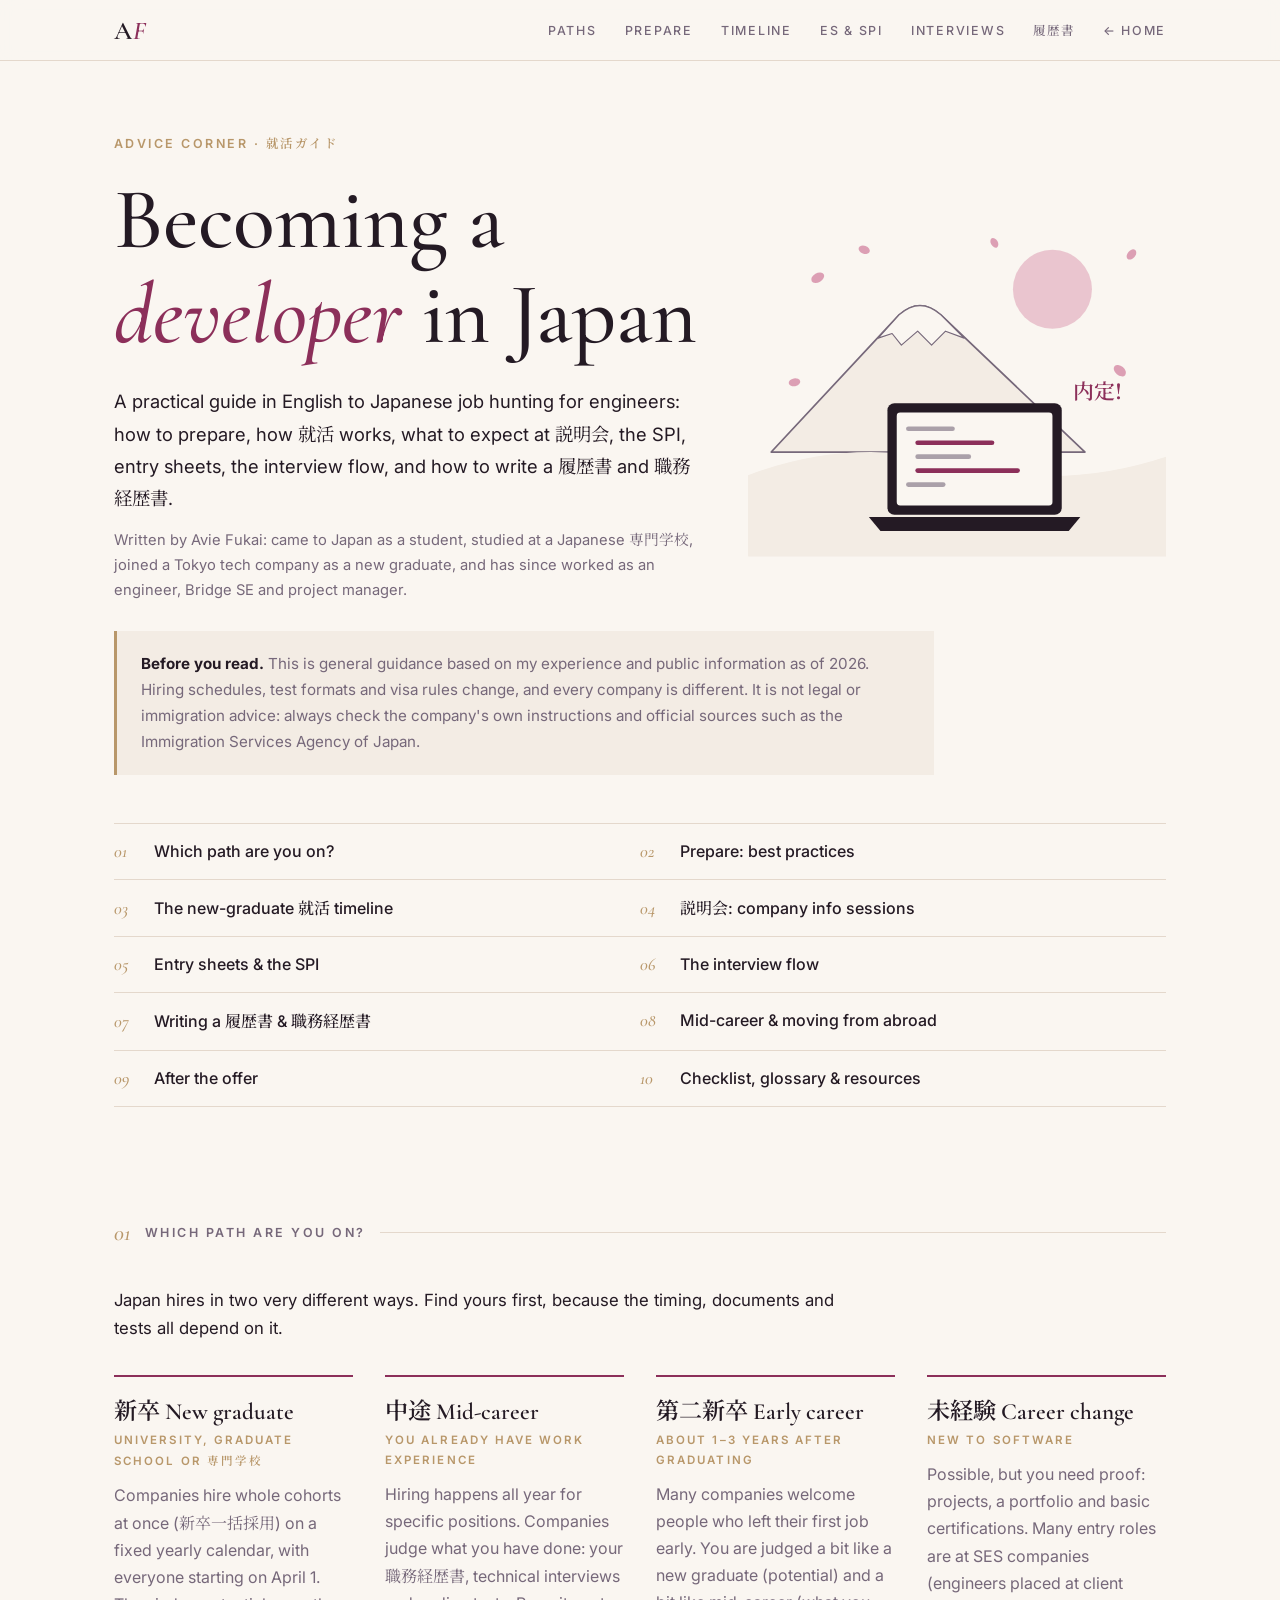
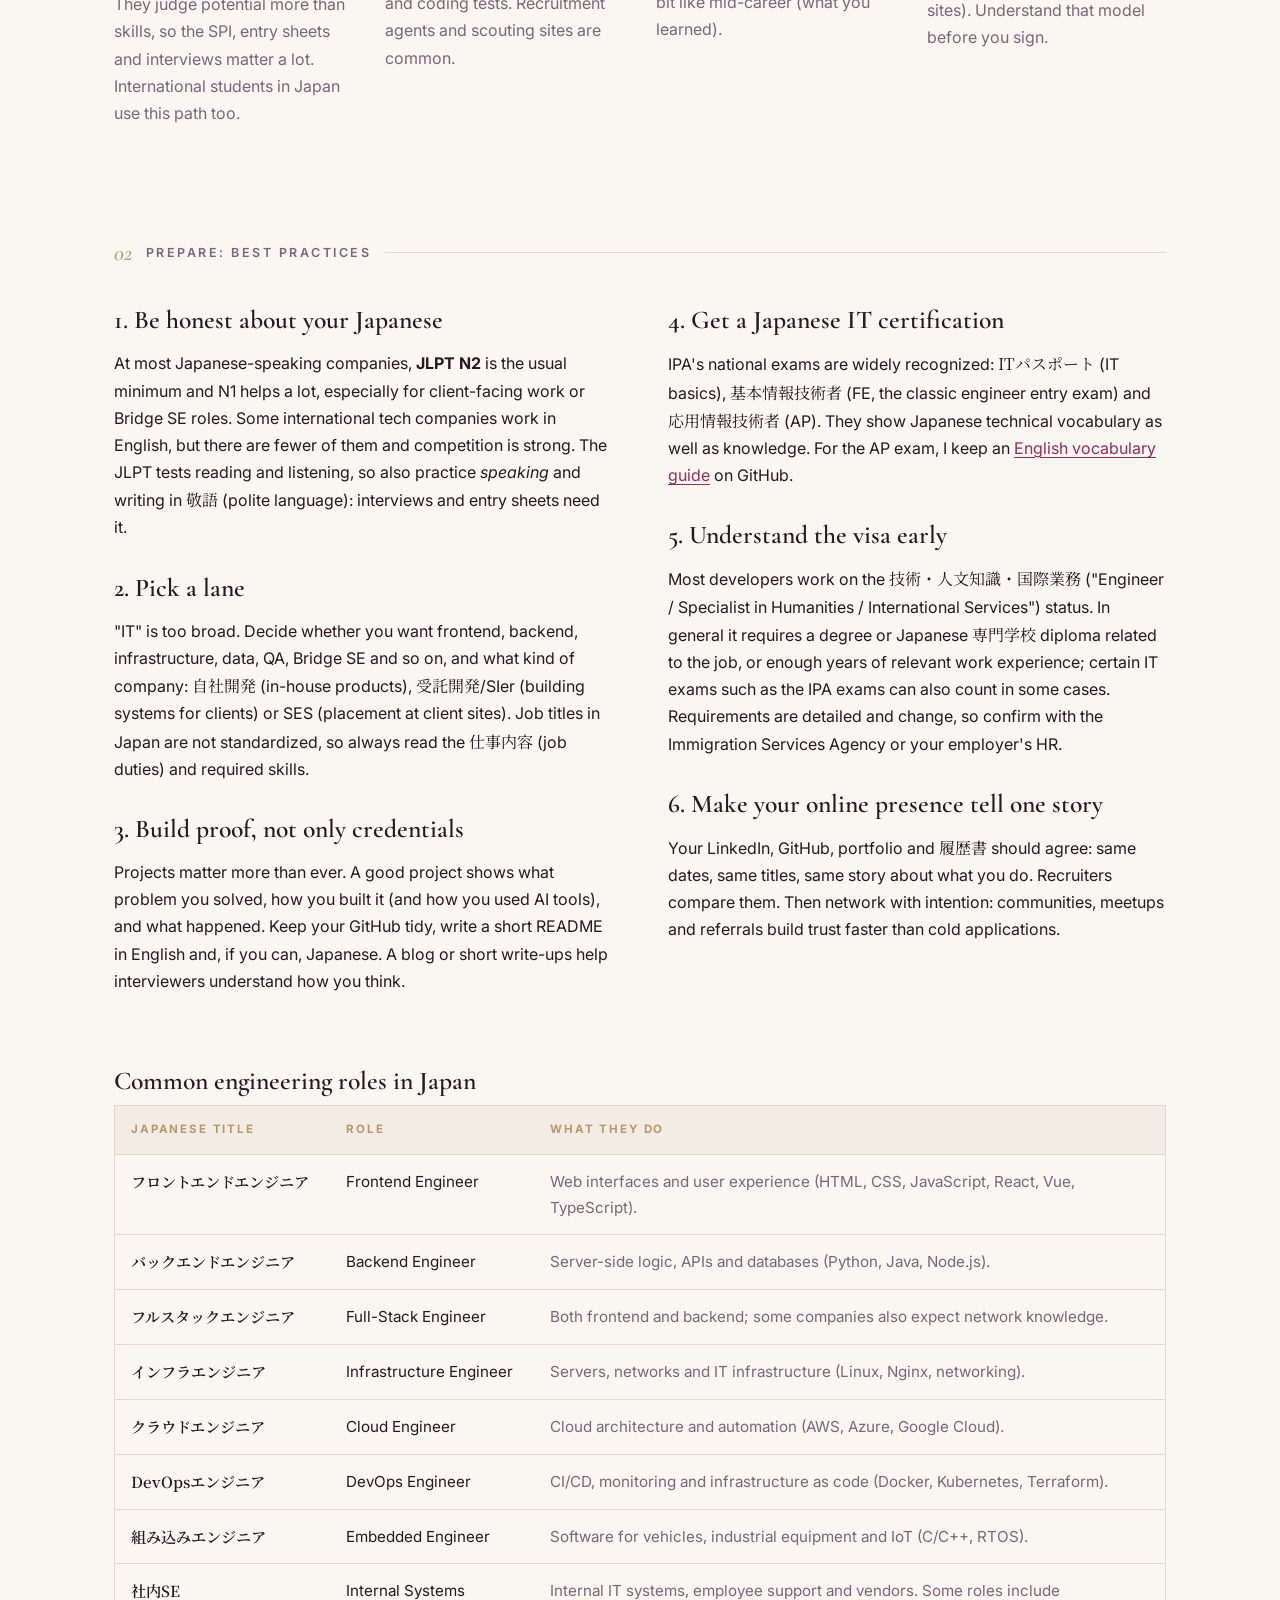
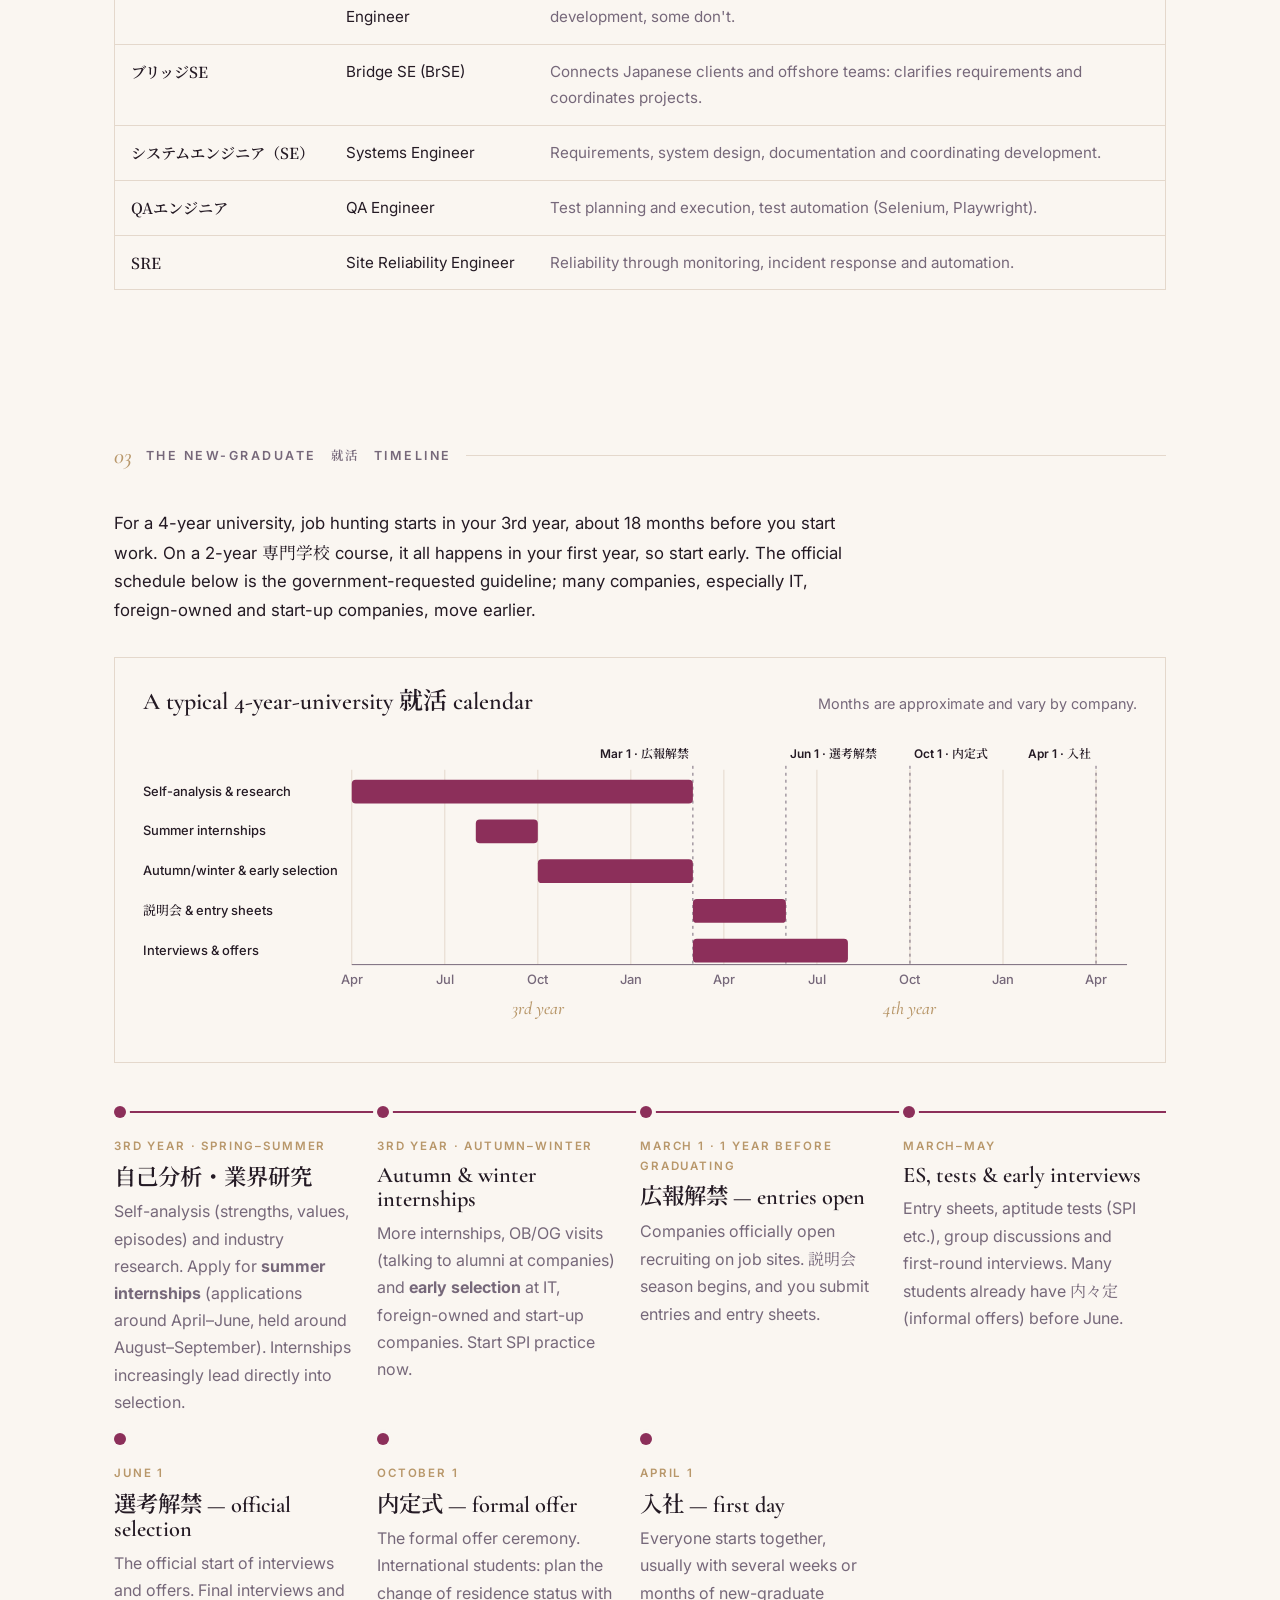
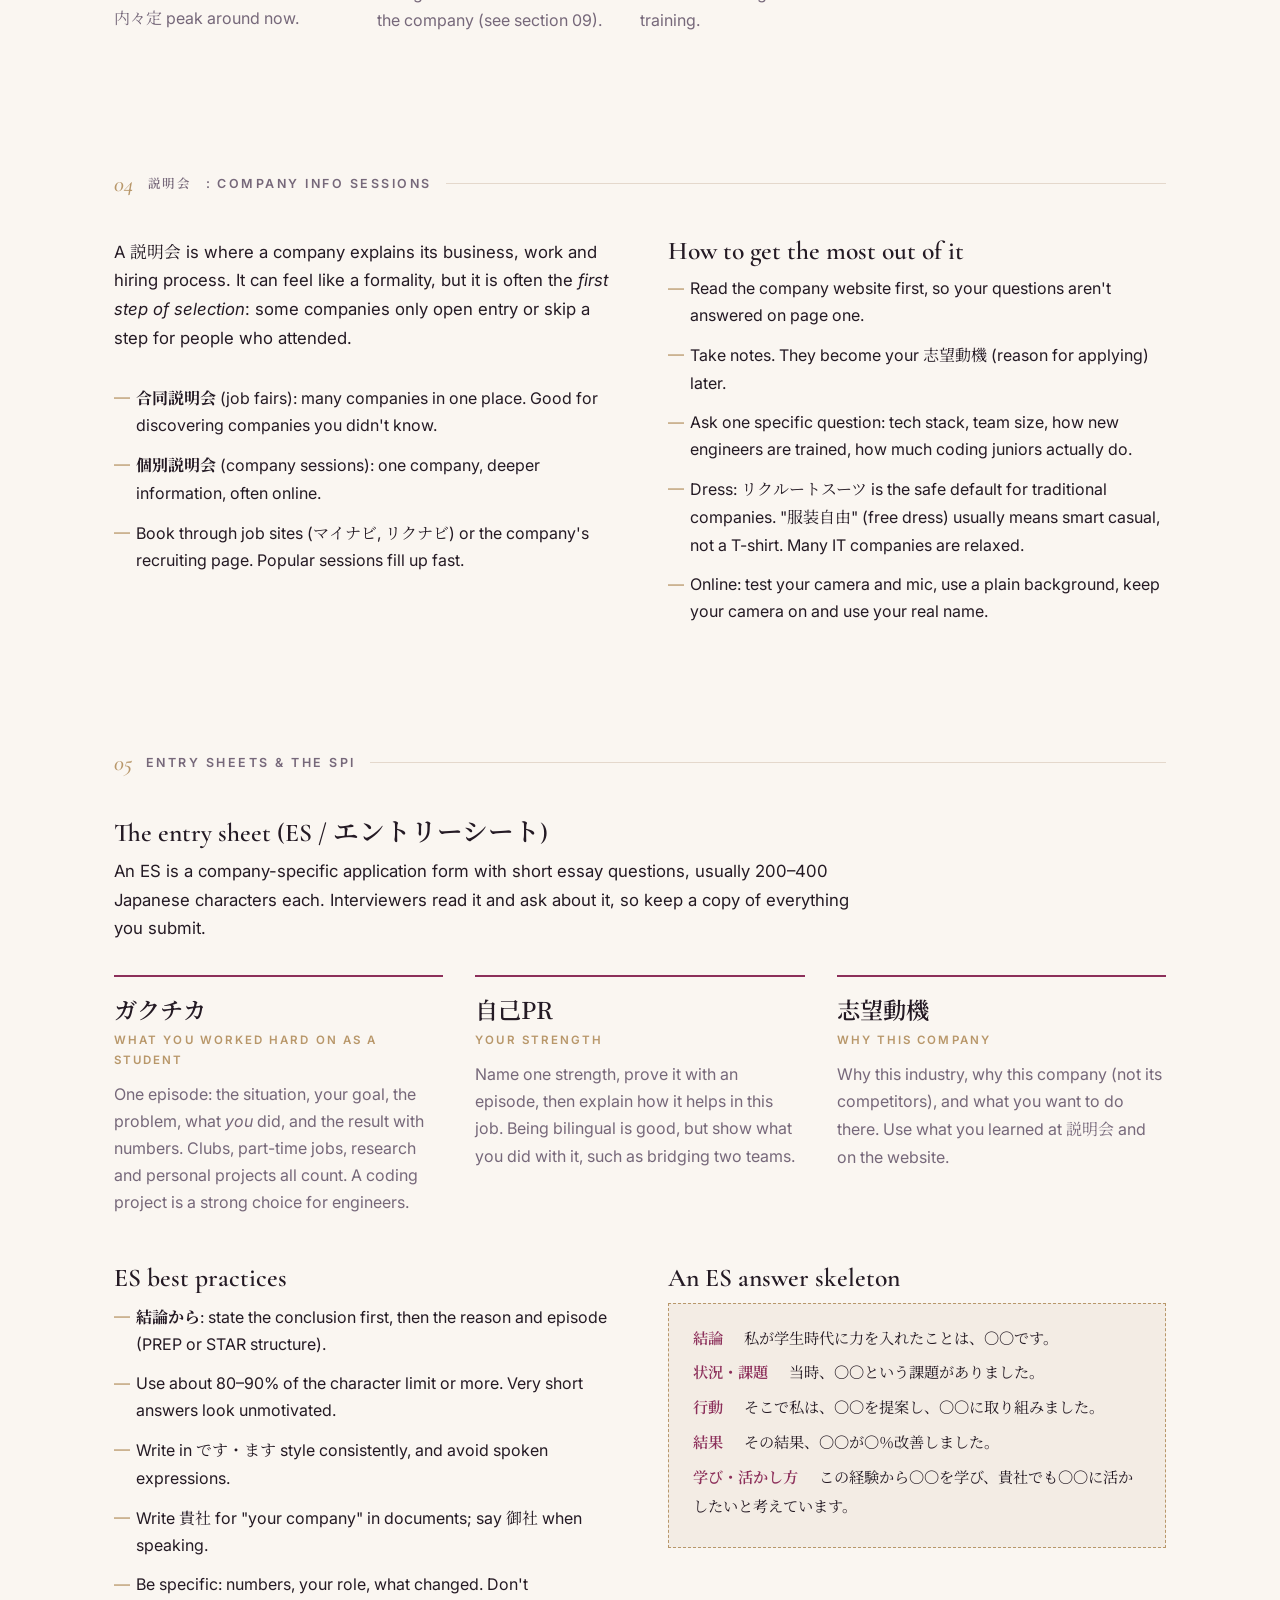
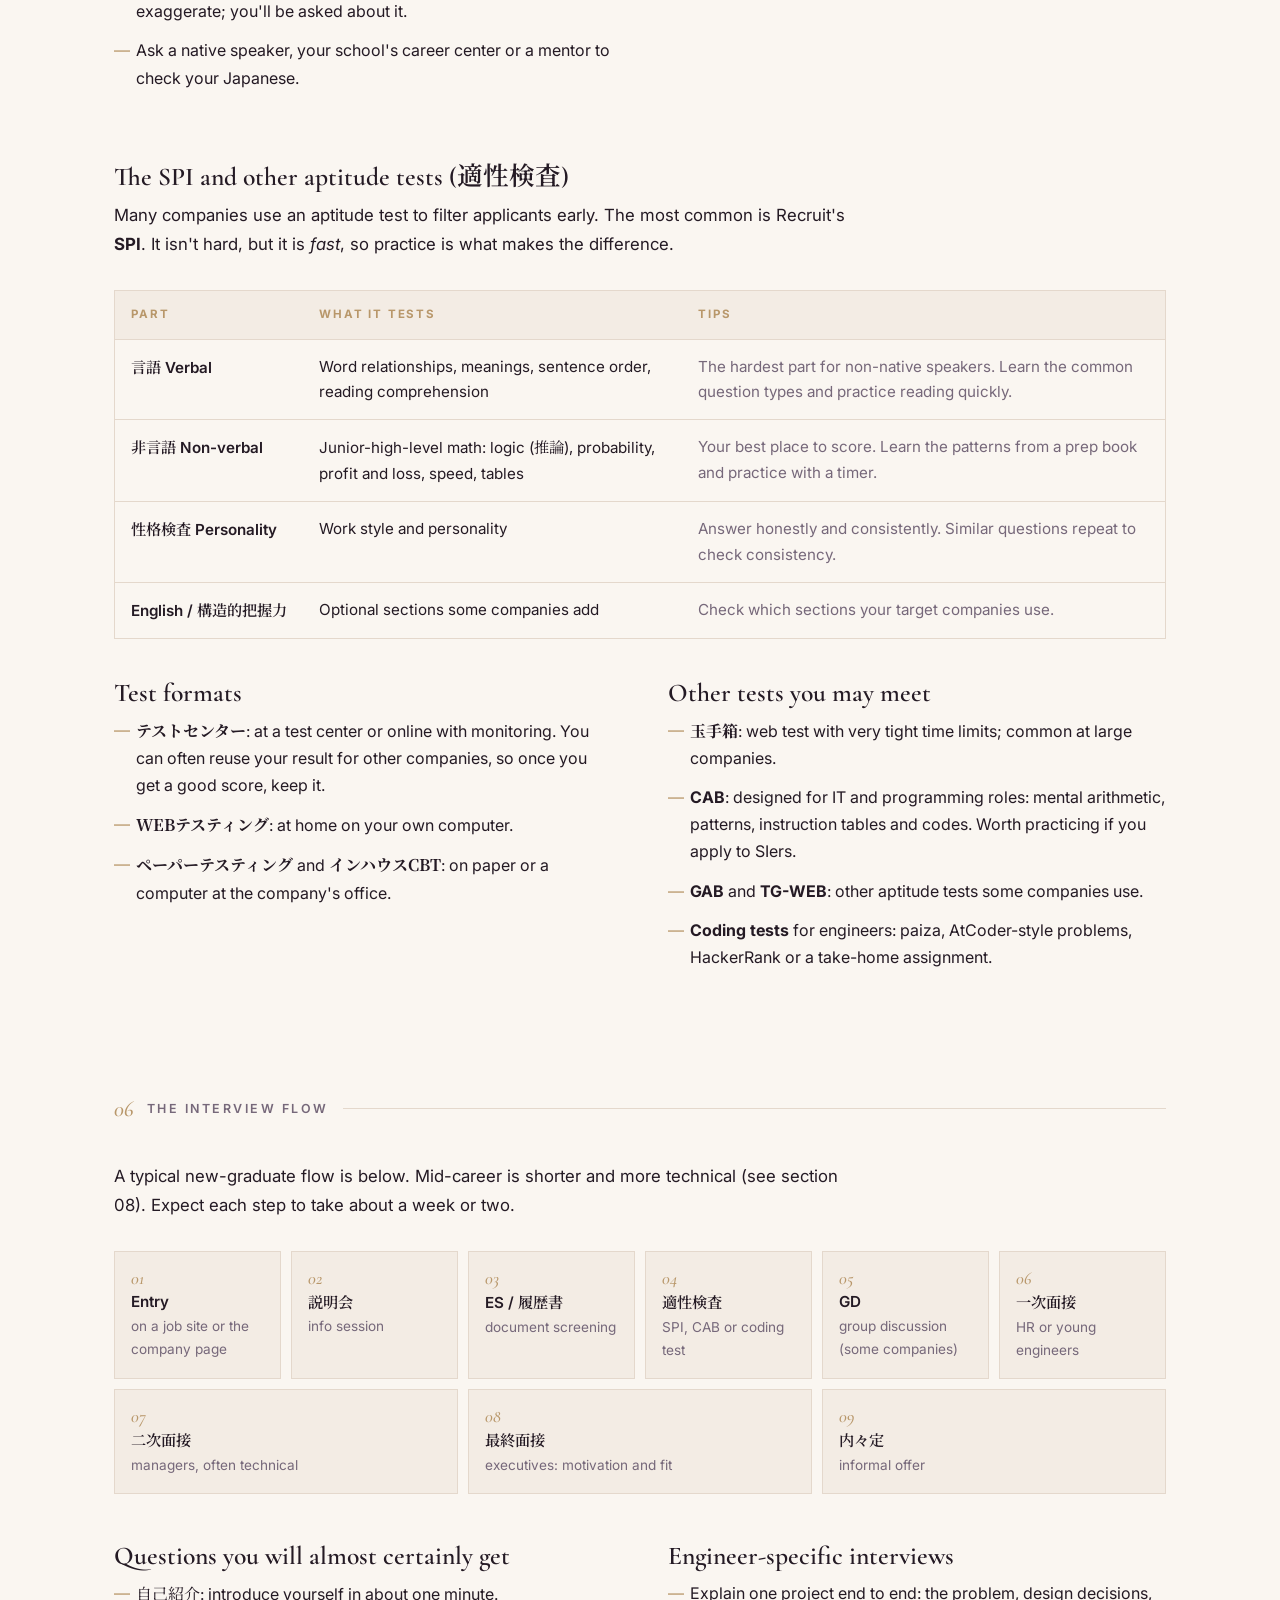
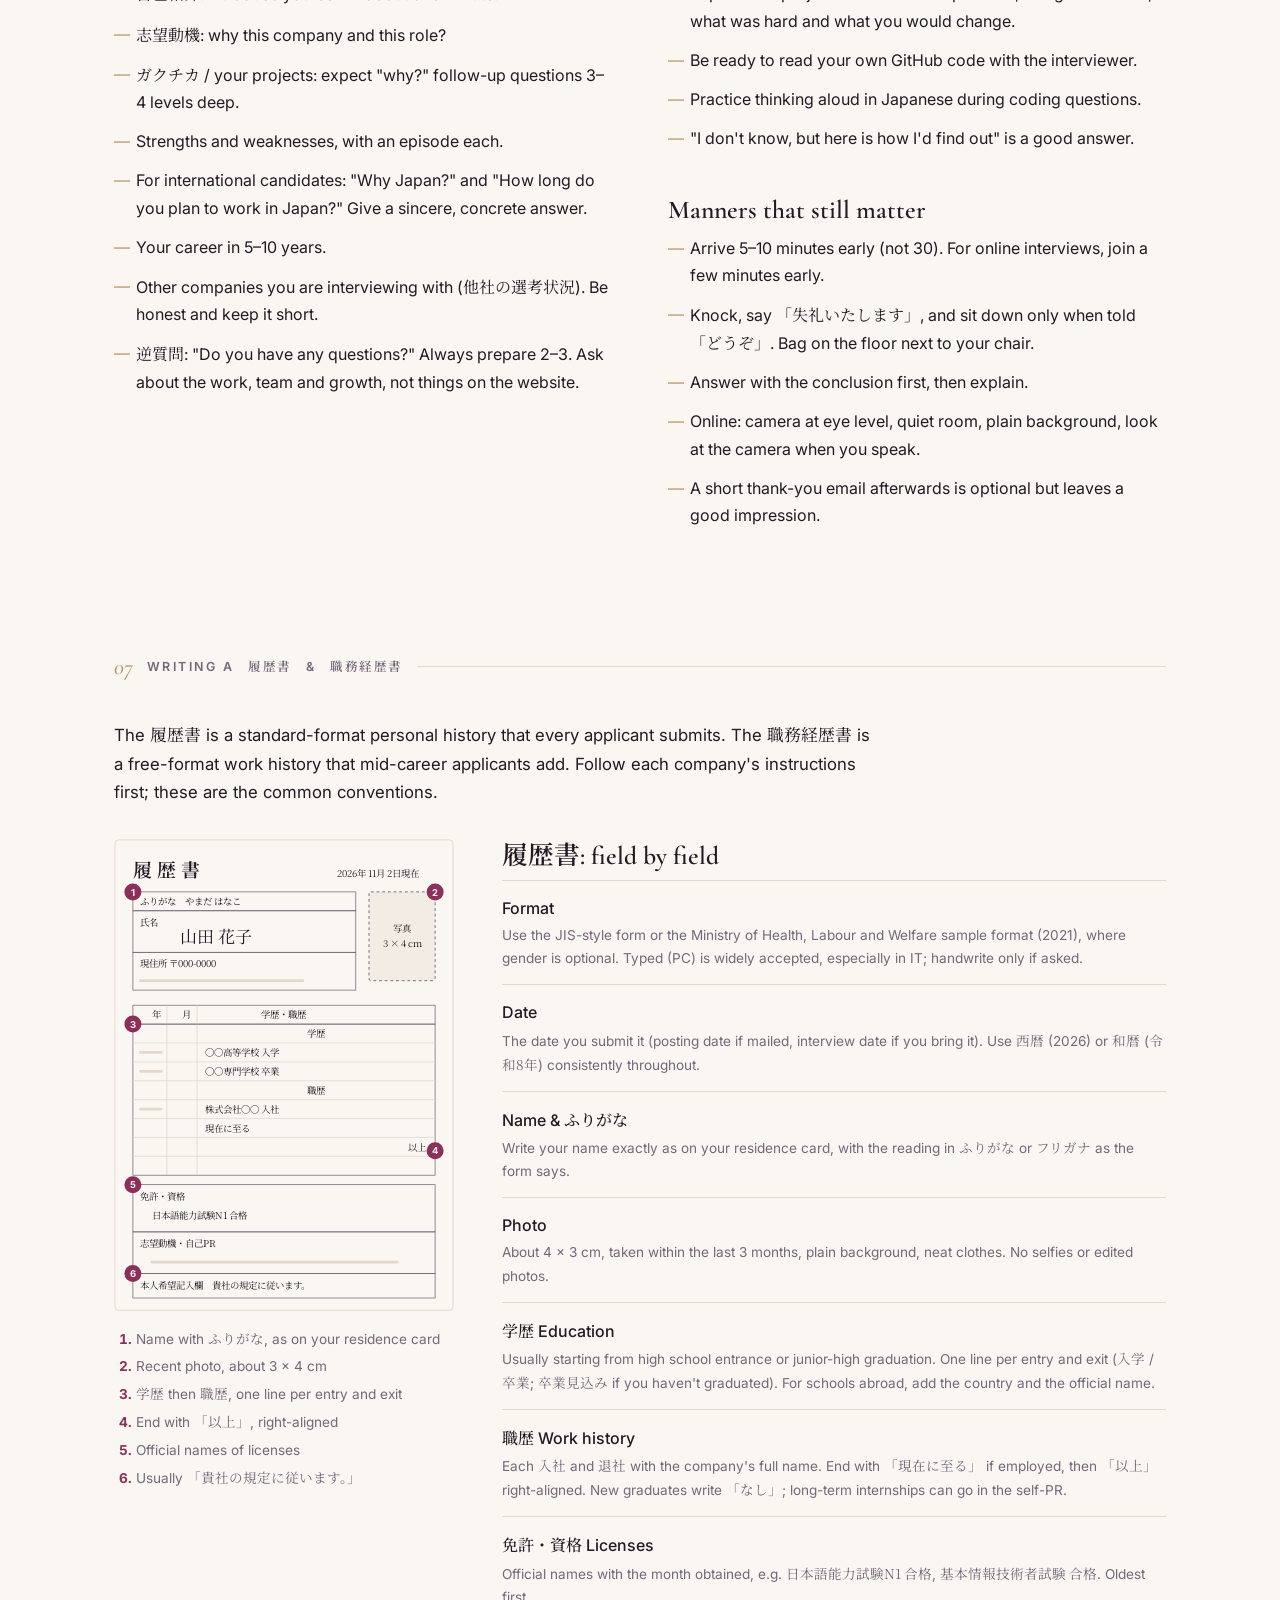
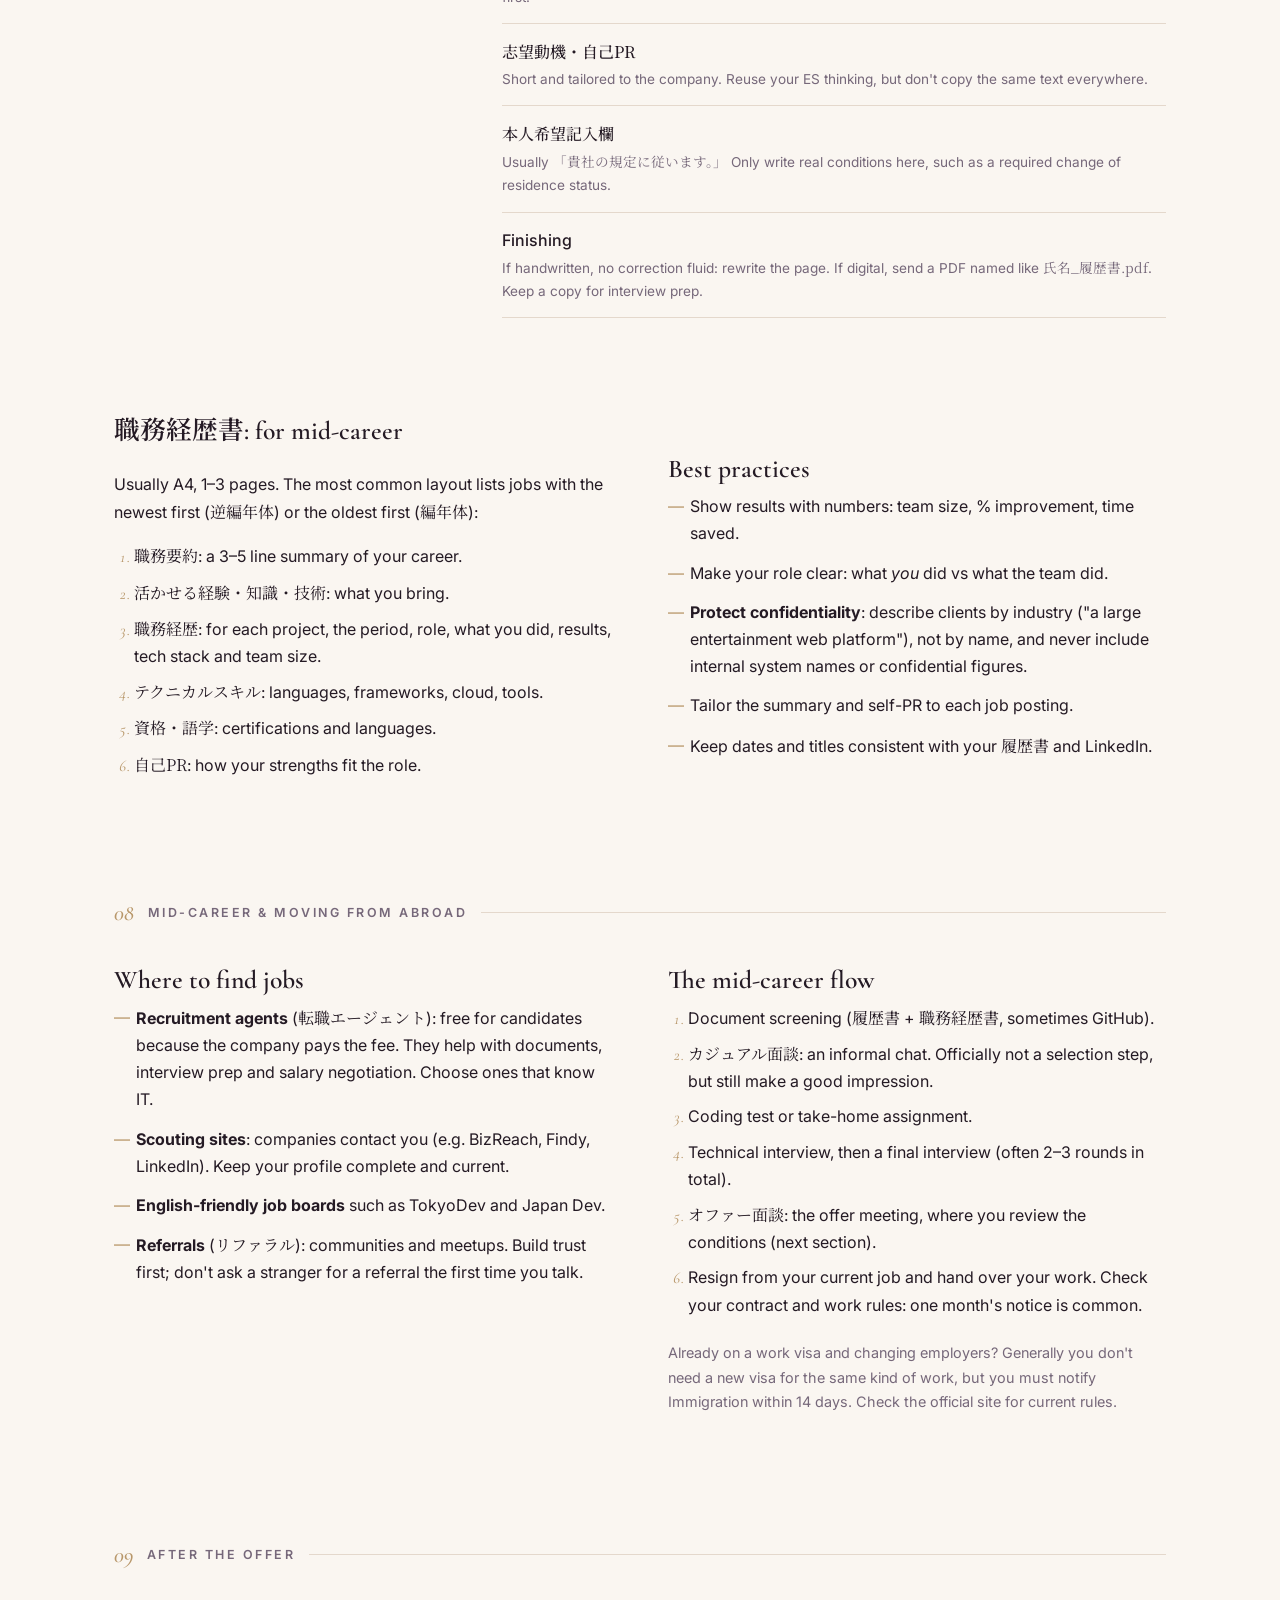
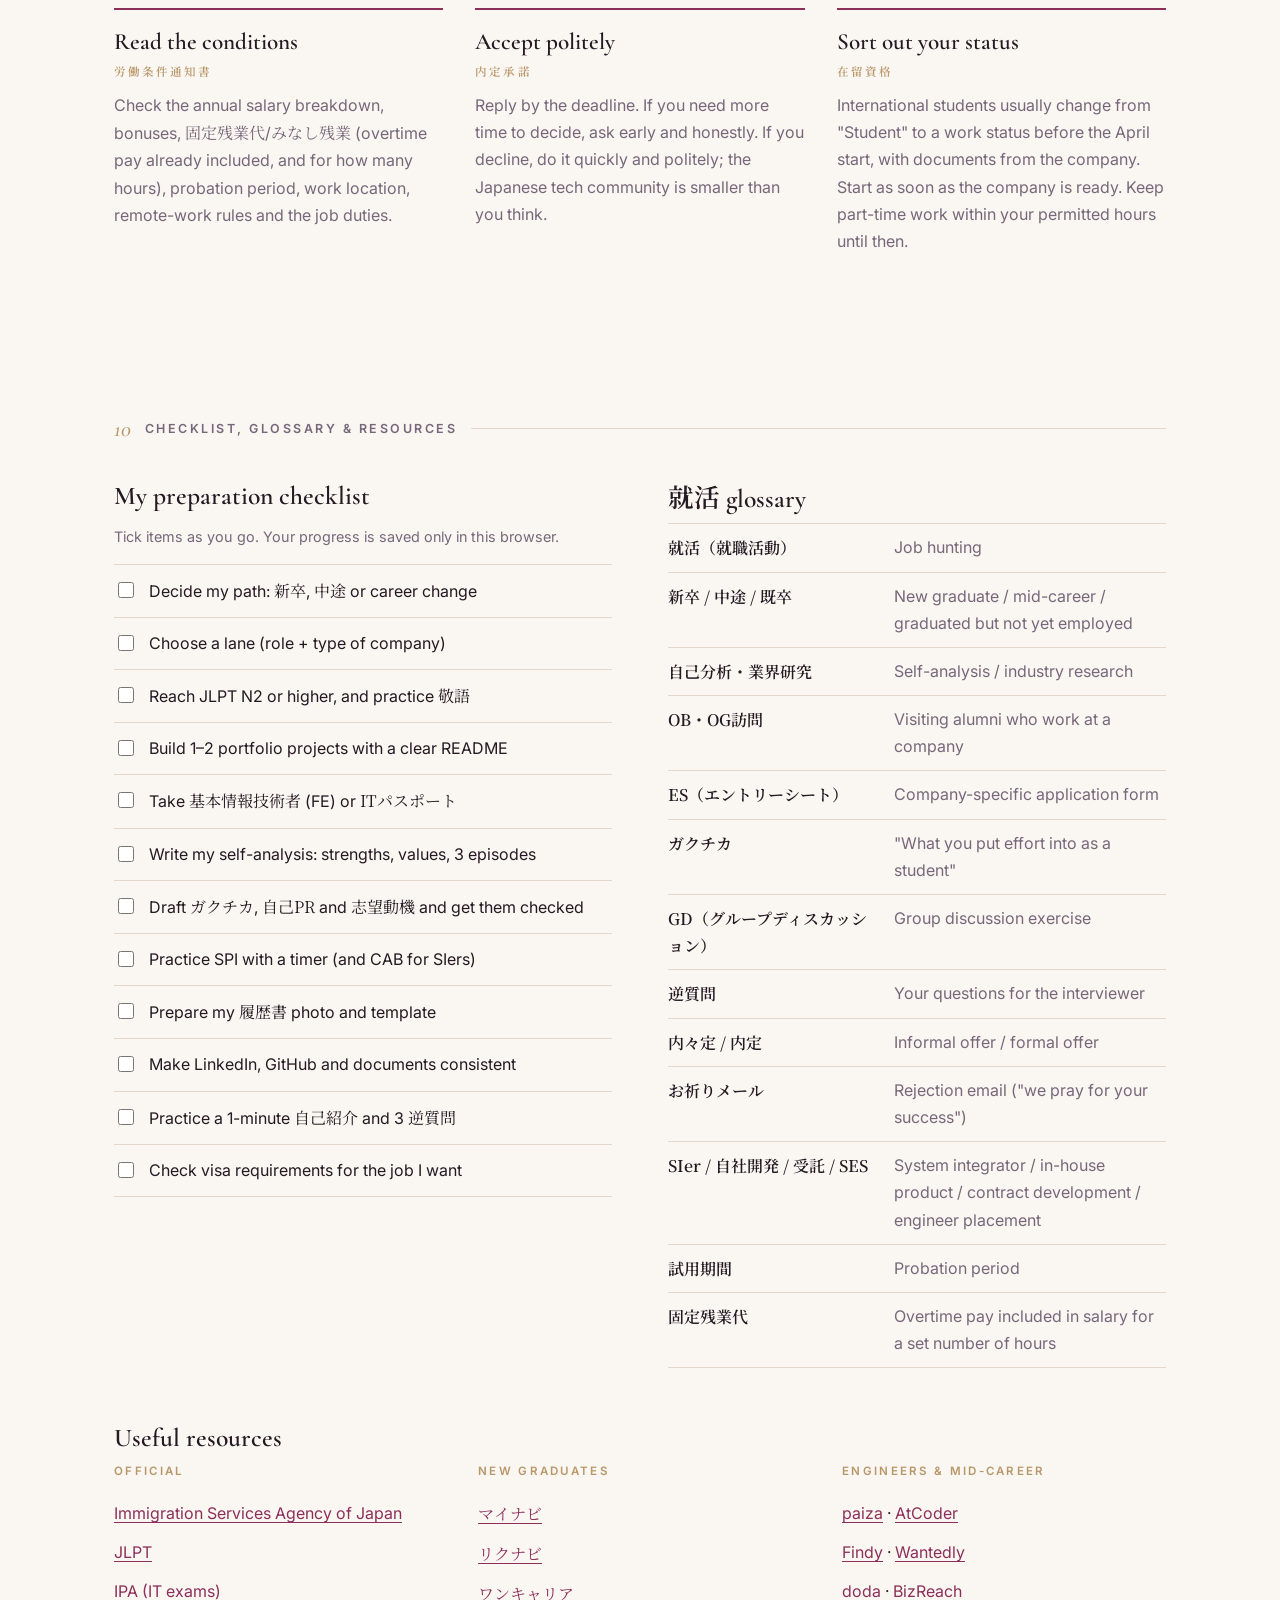
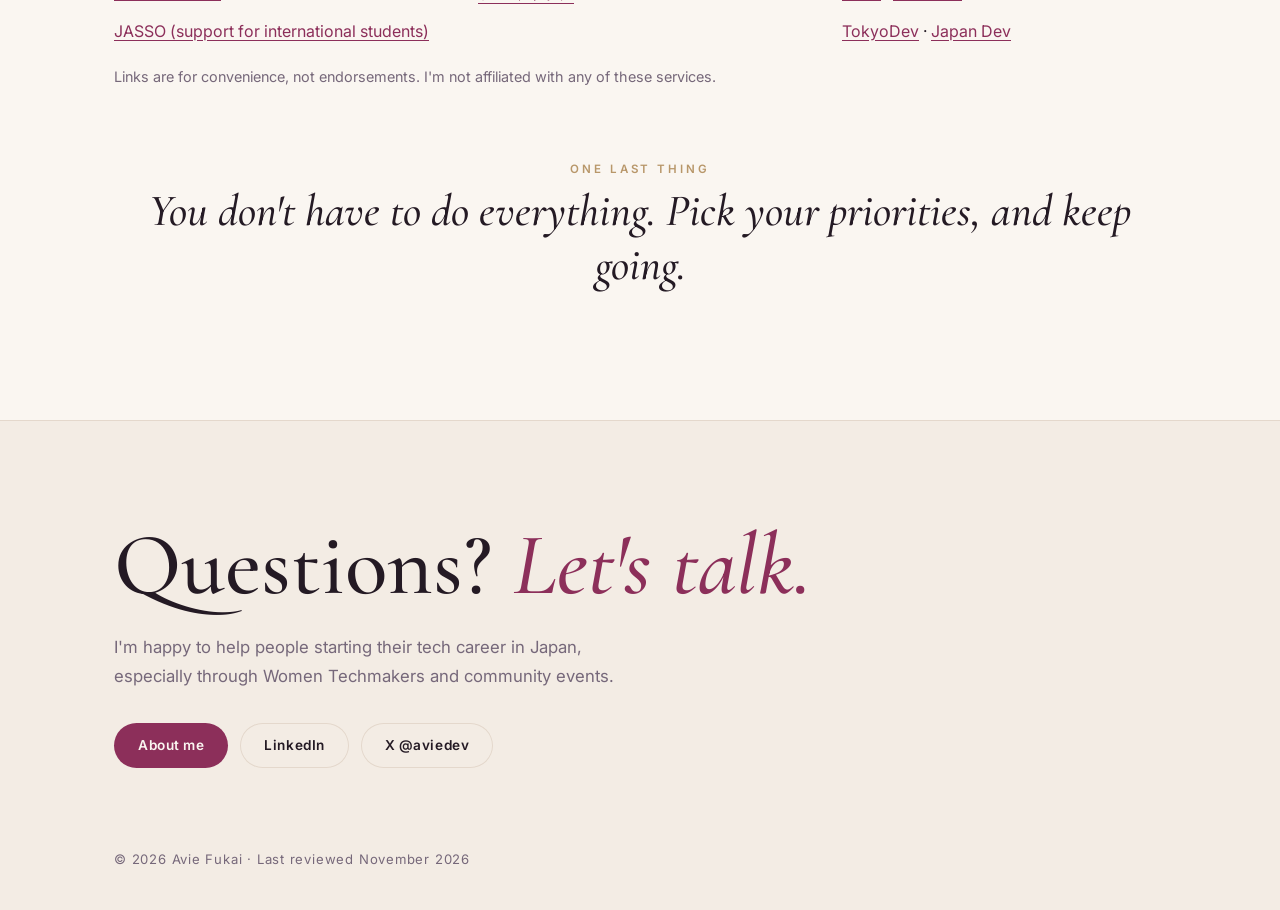
==== commit 1133055a: "Add illustrations and charts to the profile and the advice corner" ====
--- a/guide.html
+++ b/guide.html
@@ -31,6 +31,8 @@
 
   <header class="guide-hero">
     <div class="wrap">
+      <div class="guide-hero-grid">
+      <div>
       <p class="kicker">Advice corner · <span lang="ja">就活ガイド</span></p>
       <h1>Becoming a <em>developer</em> in Japan</h1>
       <p class="lede">
@@ -44,6 +46,35 @@
         <span lang="ja">専門学校</span>, joined a Tokyo tech company as a new graduate, and has since worked as
         an engineer, Bridge SE and project manager.
       </p>
+      </div>
+      <figure class="hero-art" aria-hidden="true">
+        <svg viewBox="0 0 360 300">
+          <circle class="sun" cx="262" cy="70" r="34"/>
+          <path class="fuji" d="M20 210 L 130 92 Q 148 76 166 92 L 290 210 Z"/>
+          <path class="snow" d="M112 112 L 130 92 Q 148 76 166 92 L 186 112 L 170 106 L 158 118 L 146 106 L 132 118 L 124 108 Z"/>
+          <path class="hill" d="M0 230 Q 90 196 180 220 T 360 214 V 300 H 0 Z"/>
+          <g class="laptop">
+            <rect x="120" y="168" width="150" height="96" rx="6"/>
+            <rect class="screen" x="128" y="176" width="134" height="80" rx="3"/>
+            <path d="M104 266 H 286 L 276 278 H 114 Z"/>
+          </g>
+          <g class="code">
+            <line x1="138" y1="190" x2="176" y2="190"/><line x1="146" y1="202" x2="210" y2="202" class="hl"/>
+            <line x1="146" y1="214" x2="190" y2="214"/><line x1="146" y1="226" x2="232" y2="226" class="hl"/>
+            <line x1="138" y1="238" x2="168" y2="238"/>
+          </g>
+          <text x="280" y="164" class="jp" lang="ja">内定!</text>
+          <g class="petals">
+            <ellipse cx="60" cy="60" rx="6" ry="4" transform="rotate(-30 60 60)"/>
+            <ellipse cx="100" cy="36" rx="5" ry="3.4" transform="rotate(20 100 36)"/>
+            <ellipse cx="320" cy="140" rx="6" ry="4" transform="rotate(40 320 140)"/>
+            <ellipse cx="40" cy="150" rx="5" ry="3.4" transform="rotate(-10 40 150)"/>
+            <ellipse cx="212" cy="30" rx="4.5" ry="3" transform="rotate(60 212 30)"/>
+            <ellipse cx="330" cy="40" rx="5" ry="3.4" transform="rotate(-50 330 40)"/>
+          </g>
+        </svg>
+      </figure>
+      </div>
       <aside class="callout">
         <strong>Before you read.</strong> This is general guidance based on my experience and public
         information as of 2026. Hiring schedules, test formats and visa rules change, and every company is
@@ -148,6 +179,51 @@
     <section id="timeline" class="wrap section">
       <p class="label"><span>03</span> The new-graduate <span lang="ja">就活</span> timeline</p>
       <p class="intro">For a 4-year university, job hunting starts in your 3rd year, about 18 months before you start work. On a 2-year <span lang="ja">専門学校</span> course, it all happens in your first year, so start early. The official schedule below is the government-requested guideline; many companies, especially IT, foreign-owned and start-up companies, move earlier.</p>
+
+      <figure class="chart">
+        <figcaption><h3>A typical 4-year-university <span lang="ja">就活</span> calendar</h3><p class="note">Months are approximate and vary by company.</p></figcaption>
+        <div class="chart-scroll">
+          <svg class="gantt calendar" viewBox="0 0 1000 300" role="img" aria-label="Calendar from April of the 3rd year to April of the start year. Self-analysis and research April to February; summer internships August to September; autumn and winter internships and early selection October to February; info sessions and entry sheets March to May; interviews and offers March to July. Key dates: March 1 entries open, June 1 official selection, October 1 offer ceremony, April 1 first day.">
+            <g class="grid">
+              <line x1="210" y1="34" x2="210" y2="230"/><line x1="303.6" y1="34" x2="303.6" y2="230"/>
+              <line x1="397.2" y1="34" x2="397.2" y2="230"/><line x1="490.8" y1="34" x2="490.8" y2="230"/>
+              <line x1="584.4" y1="34" x2="584.4" y2="230"/><line x1="678" y1="34" x2="678" y2="230"/>
+              <line x1="771.6" y1="34" x2="771.6" y2="230"/><line x1="865.2" y1="34" x2="865.2" y2="230"/>
+              <line x1="958.8" y1="34" x2="958.8" y2="230"/>
+            </g>
+            <g class="markers">
+              <line x1="553.2" y1="30" x2="553.2" y2="230"/><text x="549" y="22" text-anchor="end">Mar 1 · <tspan lang="ja">広報解禁</tspan></text>
+              <line x1="646.8" y1="30" x2="646.8" y2="230"/><text x="651" y="22">Jun 1 · <tspan lang="ja">選考解禁</tspan></text>
+              <line x1="771.6" y1="30" x2="771.6" y2="230"/><text x="776" y="22">Oct 1 · <tspan lang="ja">内定式</tspan></text>
+              <line x1="958.8" y1="30" x2="958.8" y2="230"/><text x="954" y="22" text-anchor="end">Apr 1 · <tspan lang="ja">入社</tspan></text>
+            </g>
+            <line class="baseline" x1="210" y1="230" x2="990" y2="230"/>
+            <g class="ticks">
+              <text x="210" y="250">Apr</text><text x="303.6" y="250">Jul</text><text x="397.2" y="250">Oct</text>
+              <text x="490.8" y="250">Jan</text><text x="584.4" y="250">Apr</text><text x="678" y="250">Jul</text>
+              <text x="771.6" y="250">Oct</text><text x="865.2" y="250">Jan</text><text x="958.8" y="250">Apr</text>
+            </g>
+            <g class="years">
+              <text x="397.2" y="280">3rd year</text><text x="771.6" y="280">4th year</text>
+            </g>
+            <g class="row-labels">
+              <text x="0" y="60">Self-analysis &amp; research</text>
+              <text x="0" y="100">Summer internships</text>
+              <text x="0" y="140">Autumn/winter &amp; early selection</text>
+              <text x="0" y="180"><tspan lang="ja">説明会</tspan> &amp; entry sheets</text>
+              <text x="0" y="220">Interviews &amp; offers</text>
+            </g>
+            <g class="bar work">
+              <rect x="210" y="44" width="343.2" height="24" rx="4"><title>Self-analysis and industry research: April to February</title></rect>
+              <rect x="334.8" y="84" width="62.4" height="24" rx="4"><title>Summer internships: usually held August to September (apply around April to June)</title></rect>
+              <rect x="397.2" y="124" width="156" height="24" rx="4"><title>Autumn/winter internships and early selection: October to February</title></rect>
+              <rect x="553.2" y="164" width="93.6" height="24" rx="4"><title>Info sessions and entry sheets: March to May</title></rect>
+              <rect x="553.2" y="204" width="156" height="24" rx="4"><title>Interviews and informal offers: March to July, peaking around June</title></rect>
+            </g>
+          </svg>
+        </div>
+      </figure>
+
       <ol class="steps">
         <li>
           <p class="when">3rd year · spring–summer</p>
@@ -348,6 +424,57 @@
       <p class="label"><span>07</span> Writing a <span lang="ja">履歴書</span> &amp; <span lang="ja">職務経歴書</span></p>
       <p class="intro">The <span lang="ja">履歴書</span> is a standard-format personal history that every applicant submits. The <span lang="ja">職務経歴書</span> is a free-format work history that mid-career applicants add. Follow each company's instructions first; these are the common conventions.</p>
 
+      <div class="doc-grid">
+      <figure class="rireki" aria-label="Sample layout of a Japanese resume (履歴書) with its main sections">
+        <svg viewBox="0 0 360 500" role="img">
+          <title>Sample 履歴書 layout: title and date, name with furigana, photo box, contact details, education and work history table ending with 以上, licenses, motivation and preferences.</title>
+          <rect class="sheet" x="1" y="1" width="358" height="498" rx="4"/>
+          <text x="20" y="40" class="t-title" lang="ja">履 歴 書</text>
+          <text x="236" y="40" class="t-small" lang="ja">2026年 11月 2日現在</text>
+          <rect class="cell" x="20" y="56" width="236" height="20"/><text x="28" y="70" class="t-small" lang="ja">ふりがな　やまだ はなこ</text>
+          <rect class="cell" x="20" y="76" width="236" height="44"/><text x="28" y="92" class="t-small" lang="ja">氏名</text><text x="70" y="110" class="t-name" lang="ja">山田 花子</text>
+          <rect class="cell" x="20" y="120" width="236" height="40"/><text x="28" y="136" class="t-small" lang="ja">現住所 〒000-0000</text><line class="ph" x1="28" y1="150" x2="200" y2="150"/>
+          <rect class="photo" x="270" y="56" width="70" height="94" rx="2"/><text x="305" y="98" class="t-small" text-anchor="middle" lang="ja">写真</text><text x="305" y="114" class="t-small" text-anchor="middle">3 × 4 cm</text>
+          <rect class="cell" x="20" y="176" width="320" height="20"/>
+          <text x="40" y="190" class="t-small" lang="ja">年</text><text x="72" y="190" class="t-small" lang="ja">月</text><text x="180" y="190" class="t-small" text-anchor="middle" lang="ja">学歴・職歴</text>
+          <line class="cell-l" x1="56" y1="176" x2="56" y2="356"/><line class="cell-l" x1="88" y1="176" x2="88" y2="356"/>
+          <g class="rows-l">
+            <rect class="cell" x="20" y="196" width="320" height="160"/>
+            <line x1="20" y1="216" x2="340" y2="216"/><line x1="20" y1="236" x2="340" y2="236"/><line x1="20" y1="256" x2="340" y2="256"/>
+            <line x1="20" y1="276" x2="340" y2="276"/><line x1="20" y1="296" x2="340" y2="296"/><line x1="20" y1="316" x2="340" y2="316"/><line x1="20" y1="336" x2="340" y2="336"/>
+          </g>
+          <text x="214" y="210" class="t-small" text-anchor="middle" lang="ja">学歴</text>
+          <text x="96" y="230" class="t-small" lang="ja">〇〇高等学校 入学</text><line class="ph" x1="28" y1="226" x2="50" y2="226"/>
+          <text x="96" y="250" class="t-small" lang="ja">〇〇専門学校 卒業</text><line class="ph" x1="28" y1="246" x2="50" y2="246"/>
+          <text x="214" y="270" class="t-small" text-anchor="middle" lang="ja">職歴</text>
+          <text x="96" y="290" class="t-small" lang="ja">株式会社〇〇 入社</text><line class="ph" x1="28" y1="286" x2="50" y2="286"/>
+          <text x="96" y="310" class="t-small" lang="ja">現在に至る</text>
+          <text x="330" y="330" class="t-small" text-anchor="end" lang="ja">以上</text>
+          <rect class="cell" x="20" y="366" width="320" height="50"/><text x="28" y="382" class="t-small" lang="ja">免許・資格</text>
+          <text x="40" y="402" class="t-small" lang="ja">日本語能力試験N1 合格</text>
+          <rect class="cell" x="20" y="416" width="320" height="44"/><text x="28" y="432" class="t-small" lang="ja">志望動機・自己PR</text><line class="ph" x1="40" y1="448" x2="300" y2="448"/>
+          <rect class="cell" x="20" y="460" width="320" height="26"/><text x="28" y="477" class="t-small" lang="ja">本人希望記入欄　貴社の規定に従います。</text>
+          <g class="pins">
+            <circle cx="20" cy="56" r="9"/><text x="20" y="60">1</text>
+            <circle cx="340" cy="56" r="9"/><text x="340" y="60">2</text>
+            <circle cx="20" cy="196" r="9"/><text x="20" y="200">3</text>
+            <circle cx="340" cy="330" r="9"/><text x="340" y="334">4</text>
+            <circle cx="20" cy="366" r="9"/><text x="20" y="370">5</text>
+            <circle cx="20" cy="460" r="9"/><text x="20" y="464">6</text>
+          </g>
+        </svg>
+        <figcaption>
+          <ol class="pin-key">
+            <li>Name with <span lang="ja">ふりがな</span>, as on your residence card</li>
+            <li>Recent photo, about 3 × 4 cm</li>
+            <li><span lang="ja">学歴</span> then <span lang="ja">職歴</span>, one line per entry and exit</li>
+            <li>End with <span lang="ja">「以上」</span>, right-aligned</li>
+            <li>Official names of licenses</li>
+            <li>Usually <span lang="ja">「貴社の規定に従います。」</span></li>
+          </ol>
+        </figcaption>
+      </figure>
+      <div>
       <h3 class="h"><span lang="ja">履歴書</span>: field by field</h3>
       <ul class="rows doc">
         <li><span>Format<small>Use the JIS-style form or the Ministry of Health, Labour and Welfare sample format (2021), where gender is optional. Typed (PC) is widely accepted, especially in IT; handwrite only if asked.</small></span></li>
@@ -361,6 +488,8 @@
         <li><span><span lang="ja">本人希望記入欄</span><small>Usually <span lang="ja">「貴社の規定に従います。」</span> Only write real conditions here, such as a required change of residence status.</small></span></li>
         <li><span>Finishing<small>If handwritten, no correction fluid: rewrite the page. If digital, send a PDF named like <span lang="ja">氏名_履歴書.pdf</span>. Keep a copy for interview prep.</small></span></li>
       </ul>
+      </div>
+      </div>
 
       <h3 class="h top"><span lang="ja">職務経歴書</span>: for mid-career</h3>
       <div class="two">
--- a/styles.css
+++ b/styles.css
@@ -7,6 +7,8 @@
   --rose: #d48aa5;
   --gold: #b8976a;
   --line: #e4d8cc;
+  --c-work: #8c2f5a;
+  --c-study: #a8741f;
   --serif: "Cormorant Garamond", "Noto Serif JP", Georgia, serif;
   --sans: "Inter", system-ui, sans-serif;
 }
@@ -21,6 +23,8 @@
     --rose: #b46b88;
     --gold: #b8976a;
     --line: #3a2f38;
+    --c-work: #d4669a;
+    --c-study: #b07c24;
   }
 }
 
@@ -321,6 +325,110 @@
 footer .sub { max-width: 520px; color: var(--muted); margin: 20px 0 32px; font-size: 1.05rem; }
 .copy { margin: 80px 0 0; color: var(--muted); font-size: .82rem; letter-spacing: .06em; }
 
+/* Illustrations */
+.sakura {
+  position: absolute;
+  top: -46px;
+  left: -86px;
+  width: 210px;
+  z-index: 2;
+  pointer-events: none;
+}
+.sakura .branch { fill: none; stroke: var(--muted); stroke-width: 3; stroke-linecap: round; opacity: .7; }
+.sakura .branch.thin { stroke-width: 1.8; }
+.sakura .bud { opacity: .55; }
+
+.bridge-art { margin: 40px 0 0; }
+.bridge-art svg { width: 100%; height: auto; display: block; }
+.bridge-art .water { fill: none; stroke: var(--rose); stroke-width: 1.5; opacity: .6; }
+.bridge-art .water.faint { opacity: .3; }
+.bridge-art .land { fill: var(--paper-2); stroke: var(--line); }
+.bridge-art .arch-line { fill: none; stroke: var(--accent); stroke-width: 3; stroke-linecap: round; }
+.bridge-art .deck { stroke: var(--ink); stroke-width: 3; stroke-linecap: round; }
+.bridge-art .hangers line { stroke: var(--gold); stroke-width: 1.2; }
+.bridge-art .people circle, .bridge-art .people path { fill: none; stroke: var(--ink); stroke-width: 2; }
+.bridge-art .doc rect { fill: var(--paper); stroke: var(--accent); stroke-width: 1.5; }
+.bridge-art .doc line { stroke: var(--gold); stroke-width: 1.2; }
+.bridge-art .flow-arrow { stroke: var(--gold); stroke-width: 1.5; stroke-dasharray: 4 4; fill: none; }
+.bridge-art .arrow-tip { fill: var(--gold); }
+.bridge-art .cap { font: 600 14px var(--sans); fill: var(--ink); }
+.bridge-art .cap.sub { font-weight: 400; fill: var(--muted); }
+
+/* Charts */
+.chart { margin: 0 0 48px; padding: 28px; border: 1px solid var(--line); background: var(--paper); }
+.chart figcaption { display: flex; flex-wrap: wrap; justify-content: space-between; align-items: baseline; gap: 12px; margin-bottom: 20px; }
+.chart figcaption h3 { font-size: 1.5rem; }
+.legend { display: flex; gap: 20px; list-style: none; margin: 0; padding: 0; font-size: .85rem; color: var(--muted); }
+.legend li { display: flex; align-items: center; gap: 8px; }
+.swatch { width: 12px; height: 12px; border-radius: 3px; }
+.swatch.study { background: var(--c-study); }
+.swatch.work { background: var(--c-work); }
+
+.chart-scroll { overflow-x: auto; }
+.gantt { width: 100%; min-width: 640px; height: auto; display: block; }
+.gantt .grid line { stroke: var(--line); stroke-width: 1; }
+.gantt .baseline { stroke: var(--muted); stroke-width: 1; }
+.gantt .ticks text { font: 500 13px var(--sans); fill: var(--muted); text-anchor: middle; }
+.gantt .row-label { font: 600 13px var(--sans); fill: var(--ink); letter-spacing: .08em; text-transform: uppercase; }
+.gantt .bar text { font: 600 12px var(--sans); fill: var(--paper); text-anchor: middle; pointer-events: none; }
+.gantt .bar.study rect { fill: var(--c-study); }
+.gantt .bar.work rect { fill: var(--c-work); }
+.gantt .bar rect { transition: opacity .2s; cursor: default; }
+.gantt:hover .bar rect { opacity: .55; }
+.gantt .bar:hover rect { opacity: 1; }
+
+.hbars { list-style: none; margin: 0; padding: 0; }
+.hbars li { display: grid; grid-template-columns: 240px 1fr 64px; gap: 16px; align-items: center; padding: 8px 0; }
+.hbars .name { font-weight: 500; font-size: .92rem; }
+.hbars .track { height: 14px; }
+.hbars .fill { display: block; height: 100%; width: var(--v); background: var(--c-work); border-radius: 0 4px 4px 0; }
+.hbars .val { color: var(--muted); font-size: .88rem; text-align: right; }
+
+.cols {
+  list-style: none;
+  margin: 0;
+  padding: 0;
+  display: grid;
+  grid-template-columns: repeat(16, 1fr);
+  gap: 2px;
+  align-items: end;
+  height: 200px;
+  border-bottom: 1px solid var(--muted);
+}
+.cols li { display: flex; flex-direction: column; align-items: center; justify-content: flex-end; height: 100%; position: relative; }
+.cols b { font-size: .8rem; color: var(--muted); font-weight: 600; margin-bottom: 4px; }
+.cols i { display: block; width: 70%; max-width: 28px; height: calc(var(--n) * 20px); background: var(--c-work); border-radius: 4px 4px 0 0; opacity: .75; }
+.cols li.peak i { opacity: 1; }
+.cols li.peak b { color: var(--ink); }
+.cols span { position: absolute; bottom: -24px; font-size: .72rem; color: var(--muted); }
+.chart .cols { margin-bottom: 28px; }
+
+.project .shot { width: 100%; height: auto; display: block; margin-bottom: 24px; border: 1px solid var(--line); }
+
+.bubbles { display: flex; flex-wrap: wrap; gap: 10px; margin: 4px 0 16px; }
+.bubble {
+  position: relative;
+  padding: 8px 16px;
+  border-radius: 18px;
+  background: var(--paper-2);
+  border: 1px solid var(--line);
+  font: italic 500 1.15rem var(--serif);
+}
+.bubble.jp { font-style: normal; font-size: 1rem; border-color: var(--accent); }
+.bubble::after {
+  content: "";
+  position: absolute;
+  bottom: -6px;
+  left: 18px;
+  width: 10px;
+  height: 10px;
+  background: inherit;
+  border-right: 1px solid;
+  border-bottom: 1px solid;
+  border-color: inherit;
+  transform: rotate(45deg);
+}
+
 /* Advice corner teaser on the home page */
 .advice-card {
   display: grid;
@@ -344,6 +452,44 @@
 .guide-hero h1 em { color: var(--accent); }
 .guide-hero .lede { max-width: 720px; }
 .guide-hero .meta { max-width: 720px; }
+.guide-hero-grid { display: grid; grid-template-columns: 1.4fr 1fr; gap: 48px; align-items: center; }
+.hero-art { margin: 0; }
+.hero-art svg { width: 100%; height: auto; display: block; }
+.hero-art .sun { fill: var(--rose); opacity: .45; }
+.hero-art .fuji { fill: var(--paper-2); stroke: var(--muted); stroke-width: 1.5; stroke-linejoin: round; }
+.hero-art .snow { fill: var(--paper); stroke: var(--muted); stroke-width: 1; stroke-linejoin: round; }
+.hero-art .hill { fill: var(--paper-2); }
+.hero-art .laptop rect, .hero-art .laptop path { fill: var(--ink); }
+.hero-art .laptop .screen { fill: var(--paper); }
+.hero-art .code line { stroke: var(--muted); stroke-width: 4; stroke-linecap: round; opacity: .6; }
+.hero-art .code .hl { stroke: var(--accent); opacity: 1; }
+.hero-art .jp { font: 600 18px "Noto Serif JP", serif; fill: var(--accent); }
+.hero-art .petals ellipse { fill: var(--rose); opacity: .8; }
+
+.calendar .markers line { stroke: var(--muted); stroke-dasharray: 3 4; }
+.calendar .markers text { font: 600 12px var(--sans); fill: var(--ink); }
+.calendar .row-labels text { font: 500 13px var(--sans); fill: var(--ink); }
+.calendar .years text { font: italic 500 18px var(--serif); fill: var(--gold); text-anchor: middle; }
+.chart figcaption .note { margin: 0; }
+
+.doc-grid { display: grid; grid-template-columns: 340px 1fr; gap: 48px; align-items: start; }
+.rireki { margin: 0; position: sticky; top: 84px; }
+.rireki svg { width: 100%; height: auto; display: block; }
+.rireki .sheet { fill: var(--paper); stroke: var(--line); }
+.rireki .cell { fill: none; stroke: var(--muted); stroke-width: .8; }
+.rireki .cell-l, .rireki .rows-l line { stroke: var(--line); stroke-width: .8; }
+.rireki .photo { fill: var(--paper-2); stroke: var(--muted); stroke-dasharray: 3 3; }
+.rireki .ph { stroke: var(--line); stroke-width: 3; stroke-linecap: round; }
+.rireki text { font-family: "Noto Serif JP", serif; fill: var(--ink); }
+.rireki .t-title { font-size: 20px; font-weight: 600; }
+.rireki .t-small { font-size: 10px; }
+.rireki .t-name { font-size: 18px; }
+.rireki .pins circle { fill: var(--accent); }
+.rireki .pins text { font: 700 10px var(--sans); fill: var(--paper); text-anchor: middle; }
+.pin-key { margin: 16px 0 0; padding-left: 22px; font-size: .85rem; color: var(--muted); }
+.pin-key li { padding-bottom: 4px; }
+.pin-key li::marker { color: var(--accent); font-weight: 700; }
+
 .callout {
   max-width: 820px;
   padding: 20px 24px;
@@ -455,6 +601,9 @@
   .advice-card { padding: 32px; }
   .community.three { grid-template-columns: 1fr; }
   .toc { grid-template-columns: 1fr; }
+  .guide-hero-grid, .doc-grid { grid-template-columns: 1fr; gap: 32px; }
+  .hero-art { max-width: 360px; }
+  .rireki { position: static; max-width: 400px; }
 }
 
 @media (max-width: 560px) {
@@ -465,6 +614,10 @@
   .rows li { flex-direction: column; gap: 4px; }
   .vertical { display: none; }
   .advice-card { padding: 24px; }
+  .chart { padding: 20px 16px; }
+  .hbars li { grid-template-columns: 1fr 56px; gap: 6px 12px; }
+  .hbars .name { grid-column: 1 / -1; }
+  .sakura { width: 150px; left: -40px; top: -36px; }
   .glossary div { grid-template-columns: 1fr; gap: 2px; }
   td:first-child { white-space: normal; }
   table, tbody, tr, td { display: block; }
